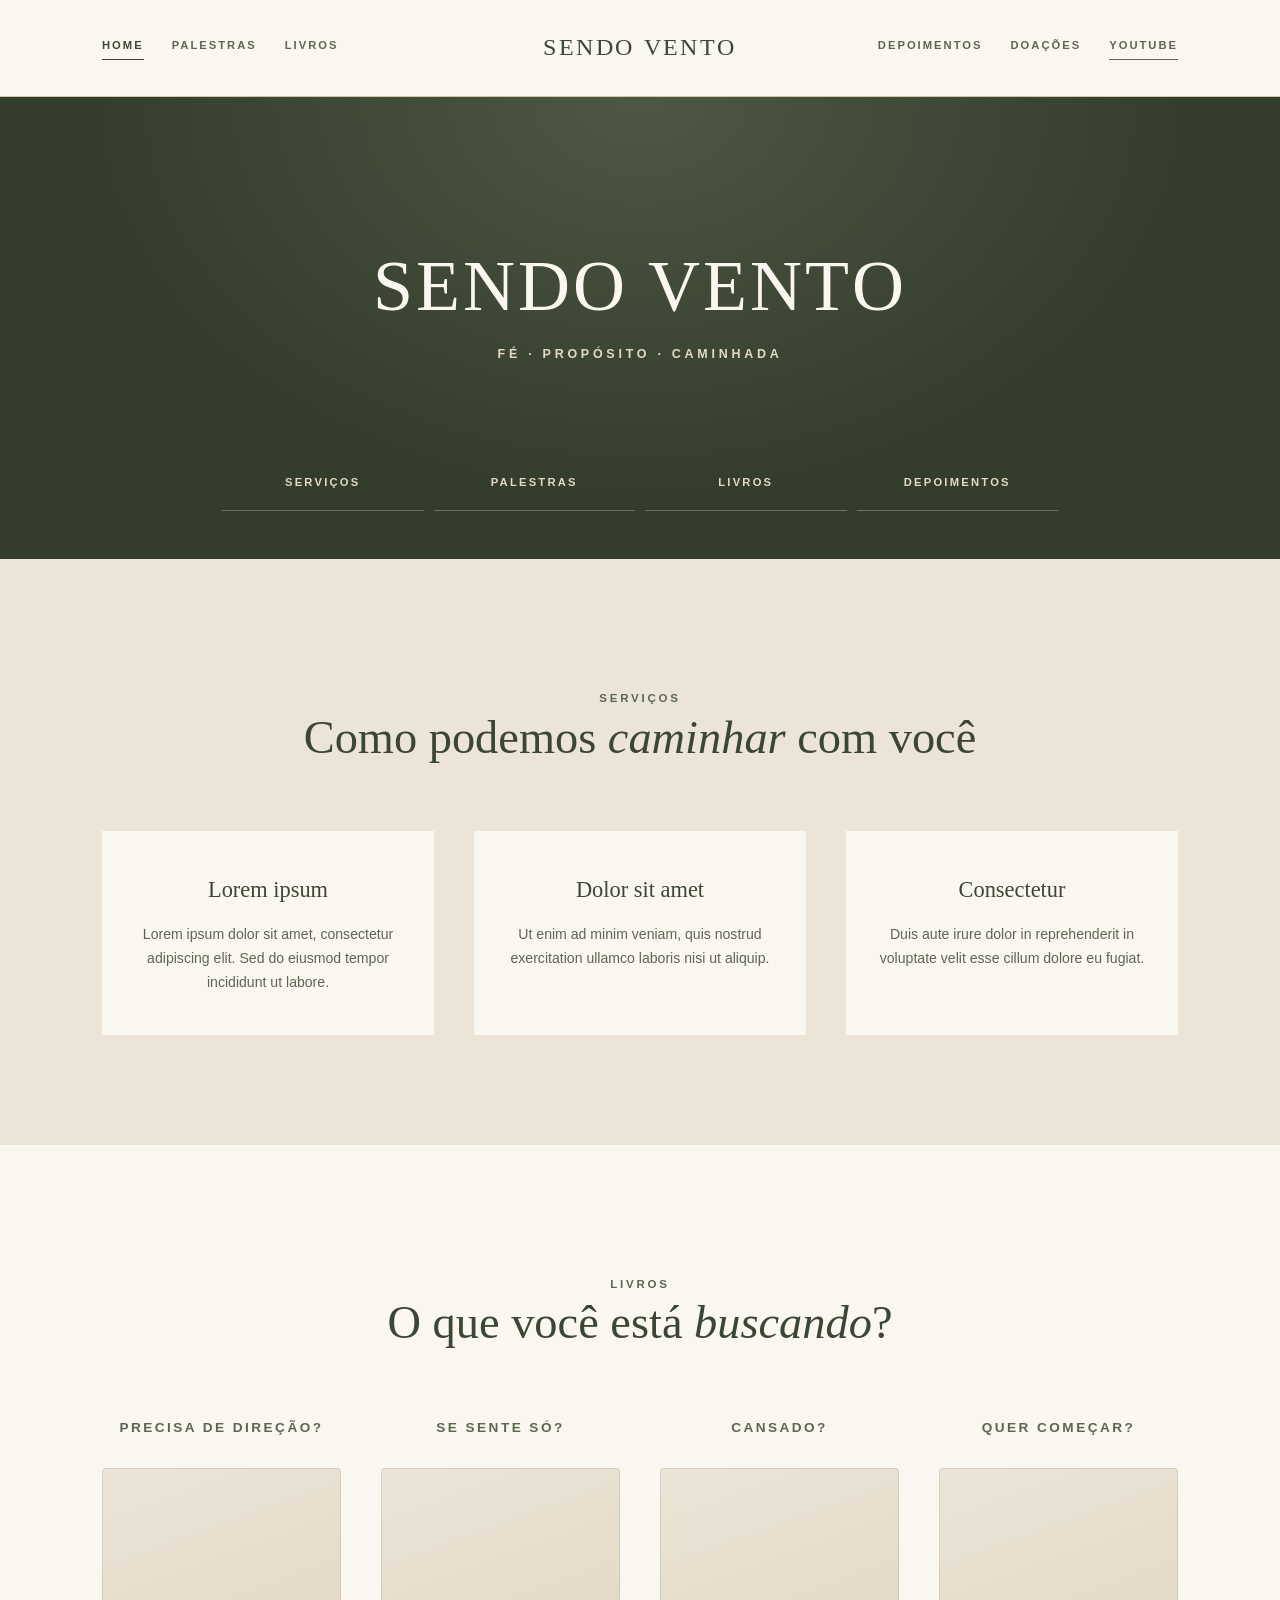
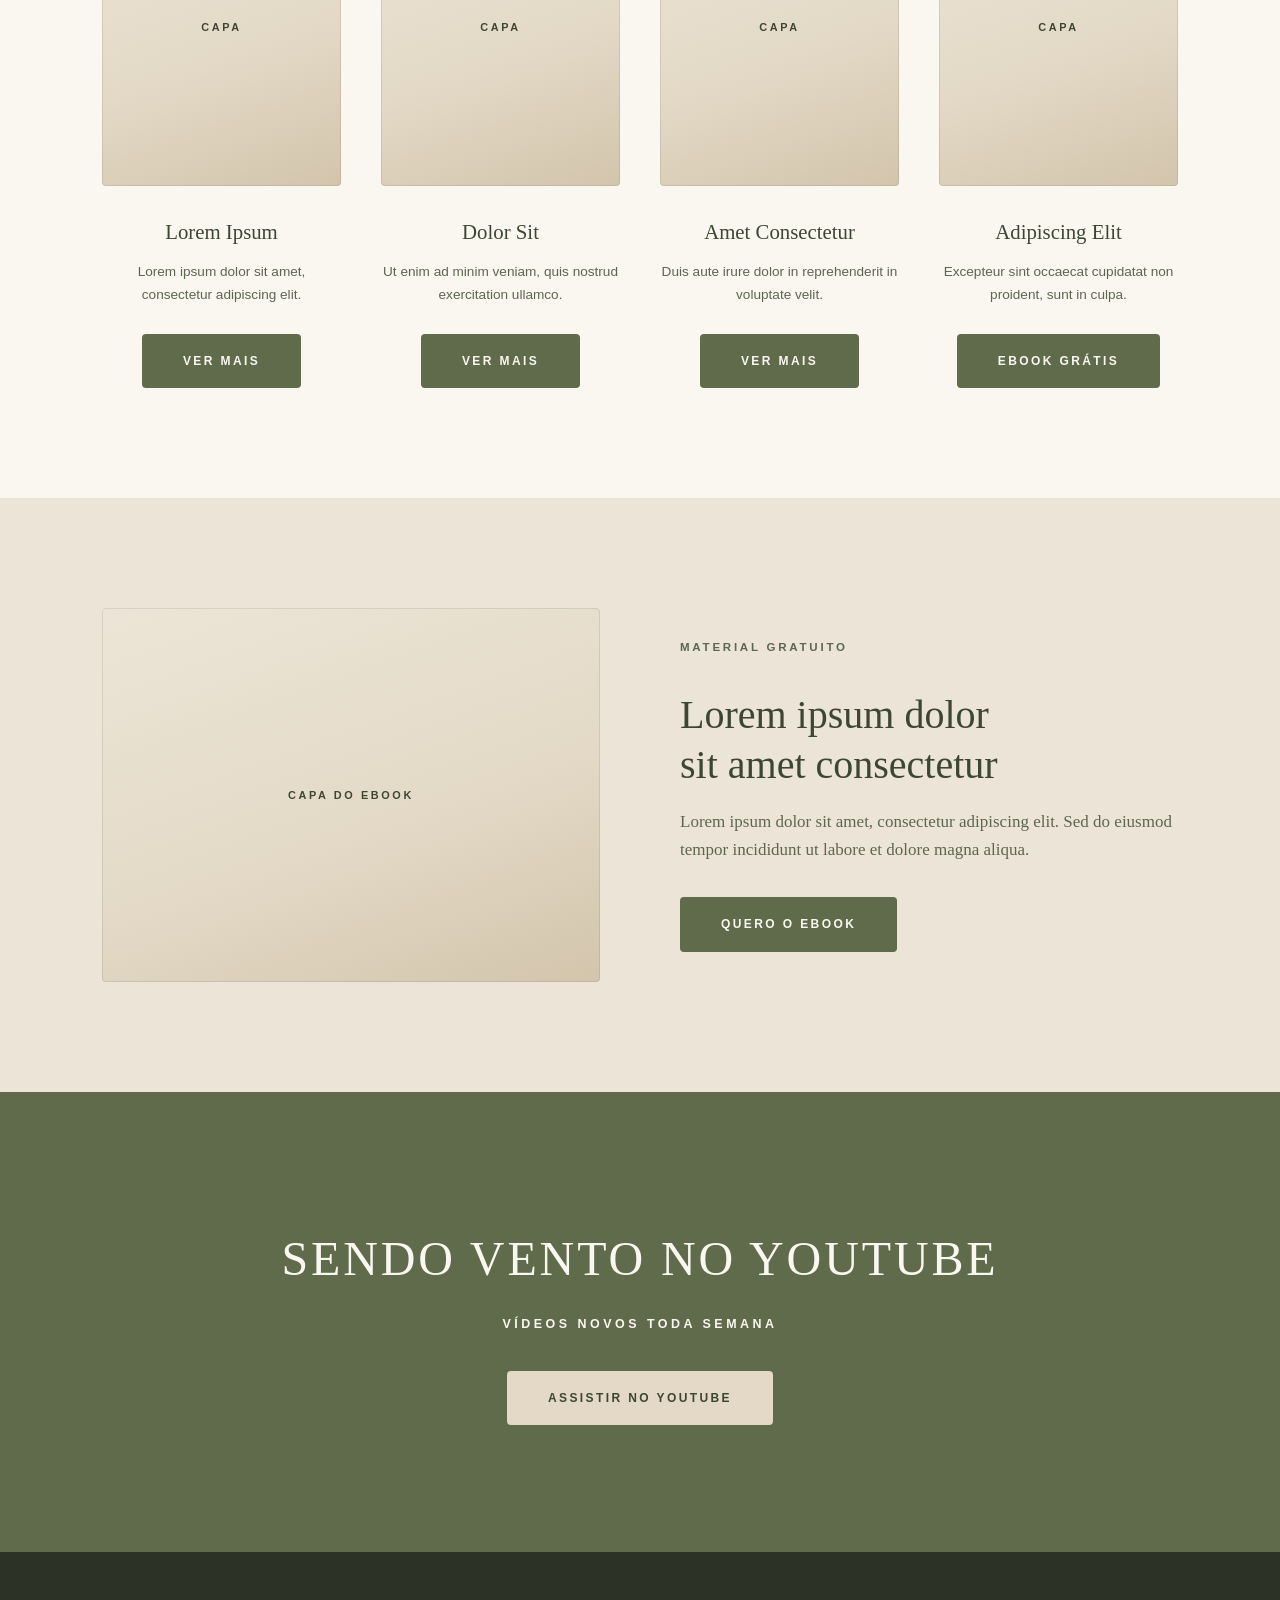
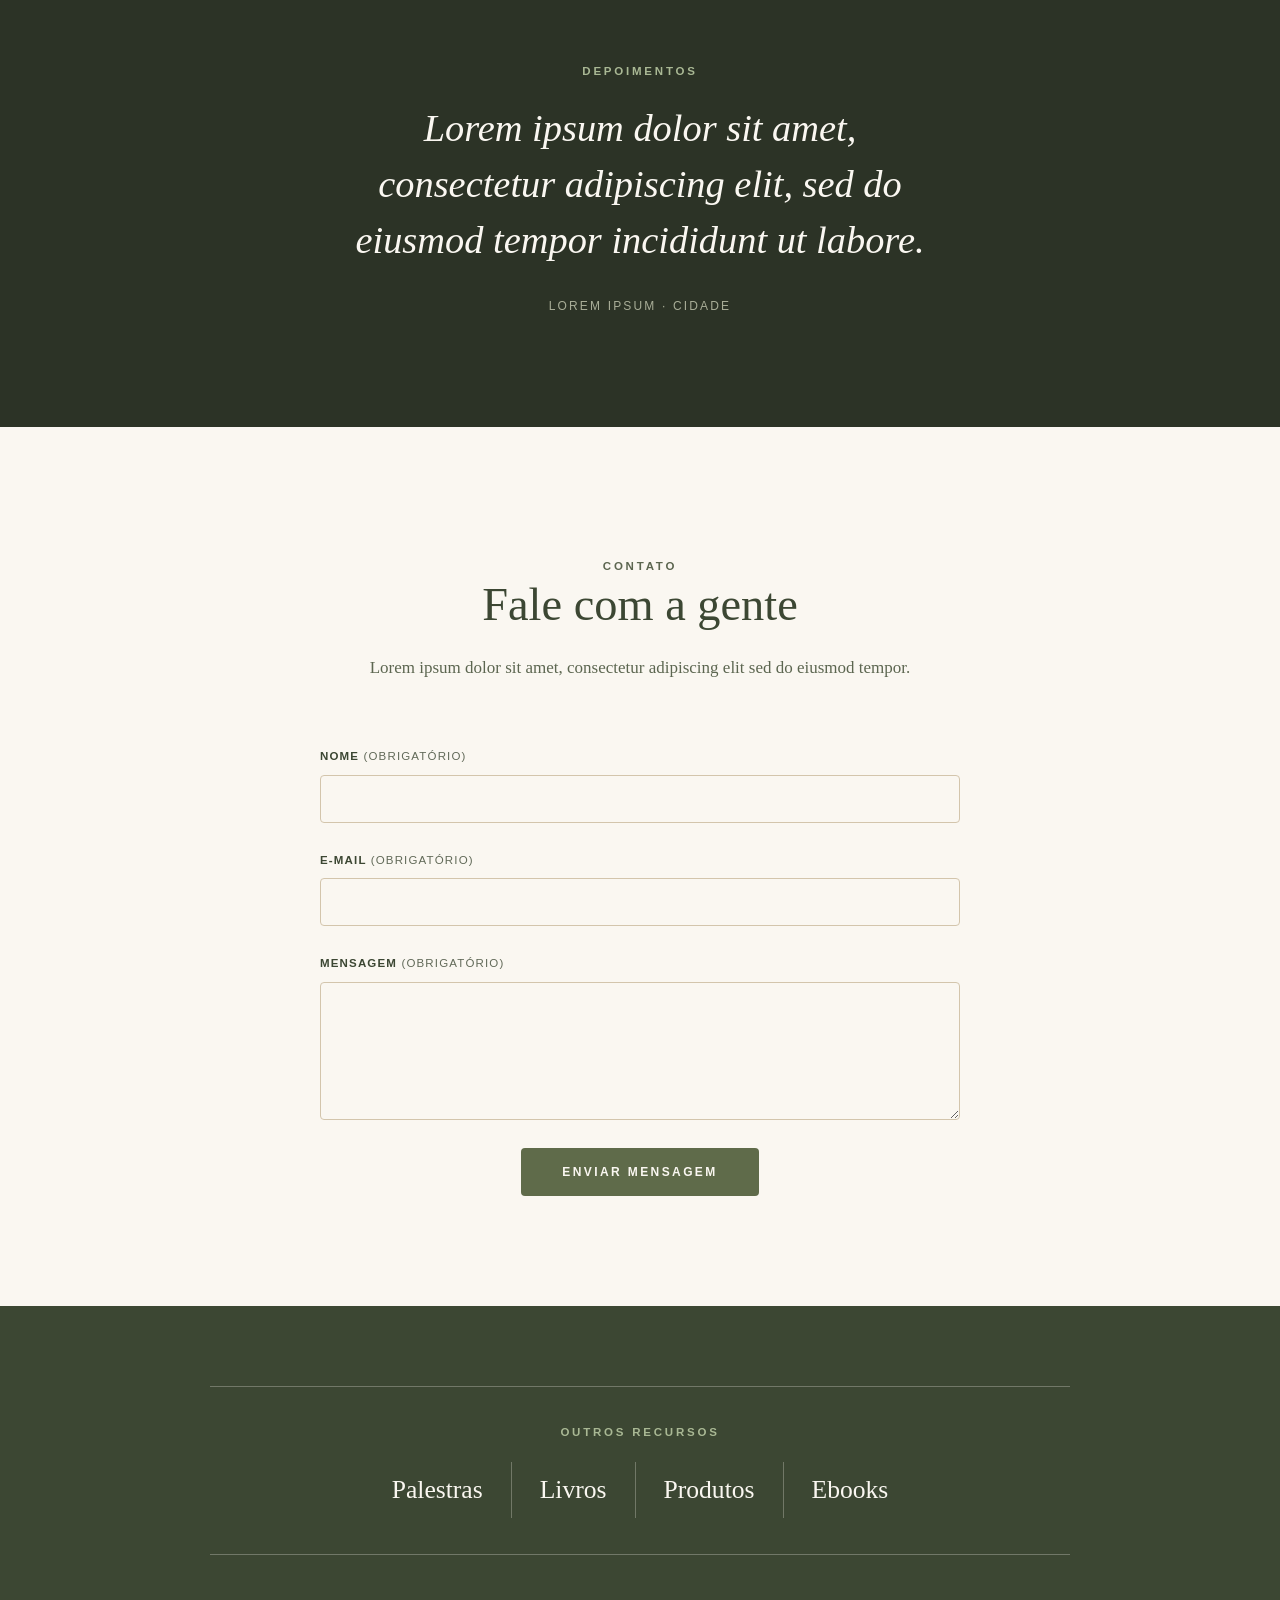
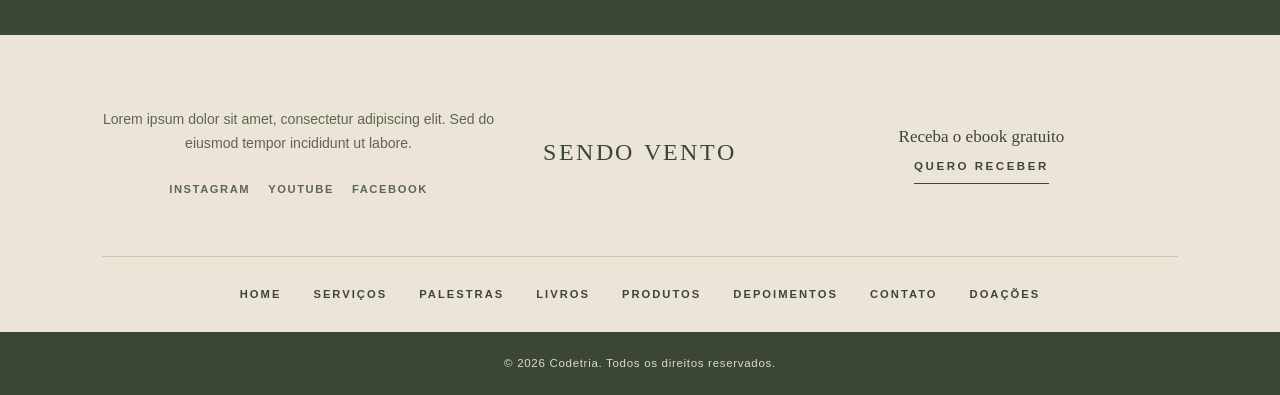
==== index.html @ 0fb995a1 "feat: esboço inicial do site para aprovação Seis páginas estáticas (home, livros, produtos, depoimen" ====
<!DOCTYPE html>
<html lang="pt-BR">
<head>
    <meta charset="UTF-8">
    <meta name="viewport" content="width=device-width, initial-scale=1.0">
    <meta name="description" content="Sendo Vento - fé, propósito e caminhada.">
    <title>Sendo Vento</title>
    <link rel="stylesheet" href="styles.css">
</head>
<body>
    <header class="site-header" id="site-header">
        <div class="container header-inner">
            <div class="header-menus" id="menu-mobile">
                <nav class="header-nav header-nav--esq" aria-label="Menu principal">
                    <a href="#home" class="active">Home</a>
                    <a href="palestras.html">Palestras</a>
                    <a href="livros.html">Livros</a>
                </nav>

                <nav class="header-nav header-nav--dir" aria-label="Menu secundário">
                    <a href="depoimentos.html">Depoimentos</a>
                    <!-- TODO: trocar o # pela URL da plataforma de doações -->
                    <a href="#">Doações</a>
                    <!-- TODO: trocar o # pela URL do canal no YouTube -->
                    <a href="#" class="header-canal" rel="noopener" target="_blank">YouTube</a>
                </nav>
            </div>

            <a class="logo" href="#home" data-vento>Sendo Vento</a>

            <button class="menu-toggle" id="menu-toggle" aria-label="Abrir menu" aria-expanded="false" aria-controls="menu-mobile">
                <span></span>
                <span></span>
                <span></span>
            </button>
        </div>
    </header>

    <main>
        <!-- Hero -->
        <section class="hero" id="home">
            <div class="hero-inner">
                <h1 data-vento>Sendo Vento</h1>
                <p class="hero-sub">Fé &middot; Propósito &middot; Caminhada</p>
            </div>

            <nav class="hero-hub" aria-label="Atalhos">
                <a href="#servicos">Serviços</a>
                <a href="palestras.html">Palestras</a>
                <a href="livros.html">Livros</a>
                <a href="depoimentos.html">Depoimentos</a>
            </nav>
        </section>

        <!-- Serviços -->
        <section class="section section--bege" id="servicos">
            <div class="container">
                <header class="section-head">
                    <p class="eyebrow">Serviços</p>
                    <h2>Como podemos <em>caminhar</em> com você</h2>
                </header>

                <div class="grade grade--3">
                    <article class="card">
                        <h3>Lorem ipsum</h3>
                        <p>Lorem ipsum dolor sit amet, consectetur adipiscing elit. Sed do eiusmod tempor incididunt ut labore.</p>
                    </article>
                    <article class="card">
                        <h3>Dolor sit amet</h3>
                        <p>Ut enim ad minim veniam, quis nostrud exercitation ullamco laboris nisi ut aliquip.</p>
                    </article>
                    <article class="card">
                        <h3>Consectetur</h3>
                        <p>Duis aute irure dolor in reprehenderit in voluptate velit esse cillum dolore eu fugiat.</p>
                    </article>
                </div>
            </div>
        </section>

        <!-- Livros -->
        <section class="section" id="livros">
            <div class="container">
                <header class="section-head">
                    <p class="eyebrow">Livros</p>
                    <h2>O que você está <em>buscando</em>?</h2>
                </header>

                <div class="grade grade--4">
                    <article class="produto">
                        <p class="produto-topo">Precisa de direção?</p>
                        <div class="produto-midia" aria-hidden="true">Capa</div>
                        <h3>Lorem Ipsum</h3>
                        <p>Lorem ipsum dolor sit amet, consectetur adipiscing elit.</p>
                        <a class="btn" href="livros.html">Ver mais</a>
                    </article>
                    <article class="produto">
                        <p class="produto-topo">Se sente só?</p>
                        <div class="produto-midia" aria-hidden="true">Capa</div>
                        <h3>Dolor Sit</h3>
                        <p>Ut enim ad minim veniam, quis nostrud exercitation ullamco.</p>
                        <a class="btn" href="livros.html">Ver mais</a>
                    </article>
                    <article class="produto">
                        <p class="produto-topo">Cansado?</p>
                        <div class="produto-midia" aria-hidden="true">Capa</div>
                        <h3>Amet Consectetur</h3>
                        <p>Duis aute irure dolor in reprehenderit in voluptate velit.</p>
                        <a class="btn" href="livros.html">Ver mais</a>
                    </article>
                    <article class="produto">
                        <p class="produto-topo">Quer começar?</p>
                        <div class="produto-midia" aria-hidden="true">Capa</div>
                        <h3>Adipiscing Elit</h3>
                        <p>Excepteur sint occaecat cupidatat non proident, sunt in culpa.</p>
                        <a class="btn" href="ebooks.html">Ebook grátis</a>
                    </article>
                </div>
            </div>
        </section>

        <!-- Ebook -->
        <section class="section section--bege" id="ebook">
            <div class="container">
                <div class="promo">
                    <div class="promo-midia" aria-hidden="true">Capa do ebook</div>
                    <div>
                        <p class="eyebrow">Material gratuito</p>
                        <h2>Lorem ipsum dolor sit amet consectetur</h2>
                        <p>
                            Lorem ipsum dolor sit amet, consectetur adipiscing elit. Sed do eiusmod
                            tempor incididunt ut labore et dolore magna aliqua.
                        </p>
                        <a class="btn" href="ebooks.html">Quero o ebook</a>
                    </div>
                </div>
            </div>
        </section>

        <!-- Canal no YouTube -->
        <section class="banner-canal">
            <h2>Sendo Vento no YouTube</h2>
            <p>Vídeos novos toda semana</p>
            <!-- TODO: trocar o # pela URL do canal no YouTube -->
            <a class="btn btn--claro" href="#" rel="noopener" target="_blank">Assistir no YouTube</a>
        </section>

        <!-- Depoimentos -->
        <section class="faixa faixa--noite" id="depoimentos">
            <div class="container container--estreito">
                <p class="eyebrow eyebrow--claro">Depoimentos</p>
                <blockquote class="citacao">
                    Lorem ipsum dolor sit amet, consectetur adipiscing elit, sed do eiusmod
                    tempor incididunt ut labore.
                </blockquote>
                <p class="citacao-autor">Lorem Ipsum &middot; Cidade</p>
            </div>
        </section>

        <!-- Contato -->
        <section class="section" id="contato">
            <div class="container">
                <header class="section-head">
                    <p class="eyebrow">Contato</p>
                    <h2>Fale com a gente</h2>
                    <p>Lorem ipsum dolor sit amet, consectetur adipiscing elit sed do eiusmod tempor.</p>
                </header>

                <!-- TODO: definir o destino do envio (Brevo ou e-mail) -->
                <form class="contato-form" action="" method="POST">
                    <div class="campo">
                        <label for="contato-nome">Nome <em>(obrigatório)</em></label>
                        <input type="text" id="contato-nome" name="NOME" autocomplete="name" required>
                    </div>
                    <div class="campo">
                        <label for="contato-email">E-mail <em>(obrigatório)</em></label>
                        <input type="email" id="contato-email" name="EMAIL" autocomplete="email" required>
                    </div>
                    <div class="campo">
                        <label for="contato-mensagem">Mensagem <em>(obrigatório)</em></label>
                        <textarea id="contato-mensagem" name="MENSAGEM" rows="6" required></textarea>
                    </div>
                    <button type="submit" class="btn">Enviar mensagem</button>
                </form>
            </div>
        </section>

        <!-- Recursos -->
        <section class="recursos">
            <div class="recursos-inner">
                <p class="eyebrow eyebrow--claro">Outros recursos</p>
                <nav class="recursos-lista" aria-label="Recursos">
                    <a href="palestras.html">Palestras</a>
                    <a href="livros.html">Livros</a>
                    <a href="produtos.html">Produtos</a>
                    <a href="ebooks.html">Ebooks</a>
                </nav>
            </div>
        </section>
    </main>

    <footer class="site-footer">
        <div class="container">
            <div class="footer-topo">
                <div class="footer-bio">
                    <p>Lorem ipsum dolor sit amet, consectetur adipiscing elit. Sed do eiusmod tempor incididunt ut labore.</p>
                    <div class="footer-redes">
                        <a href="#">Instagram</a>
                        <a href="#">YouTube</a>
                        <a href="#">Facebook</a>
                    </div>
                </div>

                <div class="footer-marca">
                    <a class="logo" href="#home" data-vento>Sendo Vento</a>
                </div>

                <div class="footer-cta">
                    <p>Receba o ebook gratuito</p>
                    <a class="link-regua" href="ebooks.html">Quero receber</a>
                </div>
            </div>

            <nav class="footer-menu" aria-label="Menu do rodapé">
                <a href="#home">Home</a>
                <a href="#servicos">Serviços</a>
                <a href="palestras.html">Palestras</a>
                <a href="livros.html">Livros</a>
                <a href="produtos.html">Produtos</a>
                <a href="depoimentos.html">Depoimentos</a>
                <a href="#contato">Contato</a>
                <!-- TODO: trocar o # pela URL da plataforma de doações -->
                <a href="#">Doações</a>
            </nav>
        </div>

        <div class="footer-base">
            <p>&copy; 2026 Codetria. Todos os direitos reservados.</p>
        </div>
    </footer>

    <script src="script.js"></script>
</body>
</html>
---- styles.css ----
/* ==========================================================================
   Sendo Vento — estilos base

   PALETA (tons de verde e bege, nada saturado)
   Verde claro · verde militar · verde escuro · bege amarronzado · branco

   NÃO USAR: pink, laranja, fúcsia, amarelo chamativo.

   Estrutura e hierarquia inspiradas em jennieallen.com:
   régua fina como divisor, eyebrow uppercase antes de cada título, botões de
   canto reto, cards brancos sobre bege e faixas escuras intercaladas.
   ========================================================================== */

:root {
    /* --- Verdes --- */
    --verde-claro: #a9b894;
    --verde-militar: #5f6b4a;
    --verde-escuro: #3c4733;
    --verde-noite: #2c3326;   /* faixa mais escura, para citações */

    /* --- Beges e neutro --- */
    --bege: #e3d9c6;
    --bege-claro: #ece5d7;
    --bege-escuro: #d3c5ac;
    --branco: #faf7f1;

    /* --- Texto --- */
    --texto: var(--verde-escuro);
    --texto-suave: #5c6650;
    --texto-claro: #d9dbc9;   /* corpo sobre fundo escuro */
    --texto-claro-suave: #a8ad97;

    --header-height: 96px;
    --radius: 4px;
    --transition: 0.25s ease;
    --sombra: 0 4px 20px rgba(60, 71, 51, 0.08);

    /* Filete fino sobre fundo escuro */
    --linha-escura: rgba(250, 247, 241, 0.28);

    /* Trocar por url(...) quando houver foto do hero */
    --hero-imagem: none;

    --serif: "Georgia", "Times New Roman", serif;
    --sans: "Helvetica Neue", Helvetica, Arial, sans-serif;
}

* {
    margin: 0;
    padding: 0;
    box-sizing: border-box;
}

html {
    scroll-behavior: smooth;
    /* compensa o header fixo ao navegar por âncoras */
    scroll-padding-top: var(--header-height);
}

body {
    font-family: var(--serif);
    font-size: 1.0625rem;
    background-color: var(--branco);
    color: var(--texto);
    line-height: 1.7;
    -webkit-font-smoothing: antialiased;
    -moz-osx-font-smoothing: grayscale;
    text-rendering: optimizeLegibility;
}

/* Títulos quebram em linhas equilibradas; parágrafos evitam viúvas e órfãs */
h1,
h2,
h3,
blockquote {
    text-wrap: balance;
}

p {
    text-wrap: pretty;
}

img {
    max-width: 100%;
    display: block;
}

::selection {
    background-color: var(--verde-claro);
    color: var(--verde-noite);
}

/* Foco visível para quem navega por teclado */
:focus-visible {
    outline: 2px solid var(--verde-militar);
    outline-offset: 3px;
}

/* Sobre fundo escuro o anel escuro desapareceria */
.hero :focus-visible,
.faixa :focus-visible,
.banner-canal :focus-visible,
.recursos :focus-visible {
    outline-color: var(--verde-claro);
}

.container {
    width: 100%;
    max-width: 1140px;
    margin: 0 auto;
    padding: 0 32px;
}

.container--estreito {
    max-width: 760px;
}

/* ==========================================================================
   Peças que se repetem
   ========================================================================== */

/* Eyebrow — rótulo uppercase espaçado acima de todo título de seção */
.eyebrow {
    font-family: var(--sans);
    font-size: 0.72rem;
    font-weight: 600;
    letter-spacing: 0.24em;
    text-transform: uppercase;
    color: var(--verde-militar);
    margin-bottom: 20px;
}

.eyebrow--claro {
    color: var(--verde-claro);
}

/* Botão de canto reto, texto uppercase */
.btn {
    display: inline-block;
    padding: 16px 40px;
    border: 1px solid transparent;
    border-radius: var(--radius);
    background-color: var(--verde-militar);
    color: var(--branco);
    font-family: var(--sans);
    font-size: 0.75rem;
    font-weight: 600;
    letter-spacing: 0.2em;
    text-transform: uppercase;
    text-decoration: none;
    cursor: pointer;
    transition: background-color var(--transition), color var(--transition),
        transform var(--transition);
}

.btn:hover {
    background-color: var(--verde-escuro);
    transform: translateY(-1px);
}

.btn:active {
    transform: translateY(0);
}

.btn--largo {
    display: block;
    width: 100%;
    text-align: center;
}

.btn--claro {
    background-color: var(--bege);
    color: var(--verde-escuro);
}

.btn--claro:hover {
    background-color: var(--branco);
}

/* Link de texto com régua embaixo — o CTA secundário da referência */
.link-regua {
    display: inline-block;
    padding-bottom: 6px;
    border-bottom: 1px solid currentColor;
    font-family: var(--sans);
    font-size: 0.72rem;
    font-weight: 600;
    letter-spacing: 0.22em;
    text-transform: uppercase;
    text-decoration: none;
    color: var(--verde-militar);
    transition: opacity var(--transition);
}

.link-regua:hover {
    opacity: 0.6;
}

/* ==========================================================================
   Header — logo centralizado, nav dividida nos dois lados
   ========================================================================== */

.site-header {
    position: sticky;
    top: 0;
    background-color: var(--branco);
    border-bottom: 1px solid var(--bege-escuro);
    z-index: 10;
    transition: box-shadow var(--transition);
}

.site-header.is-scrolled {
    box-shadow: var(--sombra);
}

.header-inner {
    display: grid;
    grid-template-columns: 1fr auto 1fr;
    align-items: center;
    gap: 24px;
    height: var(--header-height);
}

/* No desktop o wrapper se dissolve no grid, deixando as duas navs como
   itens diretos. No mobile ele vira o painel do menu. */
.header-menus {
    display: contents;
}

.header-nav {
    display: flex;
    gap: 28px;
    align-items: center;
}

.header-nav--esq {
    grid-column: 1;
    grid-row: 1;
}

.header-nav--dir {
    grid-column: 3;
    grid-row: 1;
    justify-content: flex-end;
}

.header-nav a {
    position: relative;
    font-family: var(--sans);
    font-size: 0.7rem;
    font-weight: 600;
    letter-spacing: 0.18em;
    text-transform: uppercase;
    white-space: nowrap;
    color: var(--texto-suave);
    text-decoration: none;
    padding-bottom: 4px;
    transition: color var(--transition);
}

/* O sublinhado cresce do centro para as pontas, em vez de aparecer seco */
.header-nav a::after {
    content: "";
    position: absolute;
    left: 0;
    right: 0;
    bottom: 0;
    height: 1px;
    background-color: currentColor;
    transform: scaleX(0);
    transition: transform var(--transition);
}

.header-nav a:hover,
.header-nav a.active {
    color: var(--verde-escuro);
}

.header-nav a:hover::after,
.header-nav a.active::after {
    transform: scaleX(1);
}

/* Link do canal — sublinhado sempre visível, como "JENNIE'S PODCAST" na
   referência. Usa o mesmo ::after dos outros itens, só que já expandido. */
.header-nav a.header-canal::after {
    transform: scaleX(1);
}

.logo {
    grid-column: 2;
    grid-row: 1;
    font-size: 1.5rem;
    line-height: 1.15;
    letter-spacing: 0.1em;
    text-transform: uppercase;
    text-align: center;
    color: var(--verde-escuro);
    text-decoration: none;
}

/* Botão hamburguer (somente mobile) */
.menu-toggle {
    display: none;
    flex-direction: column;
    justify-content: center;
    gap: 5px;
    width: 44px;
    height: 44px;
    background: none;
    border: none;
    cursor: pointer;
}

.menu-toggle span {
    display: block;
    width: 24px;
    height: 2px;
    margin: 0 auto;
    background-color: var(--verde-escuro);
    transition: transform var(--transition), opacity var(--transition);
}

.menu-toggle[aria-expanded="true"] span:nth-child(1) {
    transform: translateY(7px) rotate(45deg);
}

.menu-toggle[aria-expanded="true"] span:nth-child(2) {
    opacity: 0;
}

.menu-toggle[aria-expanded="true"] span:nth-child(3) {
    transform: translateY(-7px) rotate(-45deg);
}

/* ==========================================================================
   Hero — nome grande + hub de categorias com réguas
   ========================================================================== */

.hero {
    position: relative;
    padding: 150px 0 0;
    background-color: var(--verde-escuro);
    background-image: var(--hero-imagem);
    background-size: cover;
    background-position: center;
    text-align: center;
    color: var(--branco);
}

/* Véu sobre a foto, para o texto manter contraste */
.hero::before {
    content: "";
    position: absolute;
    inset: 0;
    background-color: rgba(44, 51, 38, 0.5);
}

/* Brilho de verde claro descendo do topo — tira o aspecto de bloco chapado */
.hero::after {
    content: "";
    position: absolute;
    inset: 0;
    background-image: radial-gradient(
        ellipse at 50% 0%,
        rgba(169, 184, 148, 0.22),
        rgba(169, 184, 148, 0) 62%
    );
    pointer-events: none;
}

.hero-inner {
    position: relative;
    z-index: 1;
    max-width: 780px;
    margin: 0 auto;
    padding: 0 32px 90px;
}

.hero h1 {
    font-size: clamp(2.5rem, 7vw, 4.5rem);
    font-weight: 400;
    line-height: 1.1;
    letter-spacing: 0.04em;
    text-transform: uppercase;
    margin-bottom: 18px;
}

.hero-sub {
    font-family: var(--sans);
    font-size: 0.78rem;
    font-weight: 600;
    letter-spacing: 0.3em;
    text-transform: uppercase;
    color: var(--bege);
}

/* Hub de categorias — a faixa de links com régua na base do hero */
.hero-hub {
    position: relative;
    z-index: 1;
    display: flex;
    gap: 10px;
    max-width: 900px;
    margin: 0 auto;
    padding: 0 32px 48px;
}

.hero-hub a {
    flex: 1;
    padding: 18px 8px;
    border-bottom: 1px solid var(--linha-escura);
    font-family: var(--sans);
    font-size: 0.7rem;
    font-weight: 600;
    letter-spacing: 0.2em;
    text-transform: uppercase;
    text-align: center;
    color: var(--bege);
    text-decoration: none;
    transition: color var(--transition), border-color var(--transition);
}

.hero-hub a:hover {
    color: var(--branco);
    border-bottom-color: var(--branco);
}

/* ==========================================================================
   Faixas escuras
   ========================================================================== */

.faixa {
    padding: 110px 0;
    text-align: center;
    background-color: var(--verde-escuro);
    color: var(--texto-claro);
}

.faixa--noite {
    background-color: var(--verde-noite);
}

.faixa h2 {
    font-size: clamp(1.75rem, 4vw, 2.75rem);
    font-weight: 400;
    line-height: 1.35;
    color: var(--branco);
}

/* Citação / depoimento */
.citacao {
    font-size: clamp(1.5rem, 3.4vw, 2.4rem);
    font-weight: 400;
    font-style: italic;
    line-height: 1.45;
    color: var(--branco);
    margin-bottom: 28px;
}

.citacao-autor {
    font-family: var(--sans);
    font-size: 0.75rem;
    letter-spacing: 0.18em;
    text-transform: uppercase;
    color: var(--texto-claro-suave);
}

/* ==========================================================================
   Seções claras
   ========================================================================== */

.section {
    padding: 110px 0;
}

.section--bege {
    background-color: var(--bege-claro);
}

.section-head {
    text-align: center;
    margin-bottom: 64px;
}

.section-head h1,
.section-head h2 {
    font-size: clamp(1.9rem, 4.2vw, 2.9rem);
    font-weight: 400;
    line-height: 1.25;
    color: var(--verde-escuro);
}

.section-head h1 em,
.section-head h2 em {
    font-style: italic;
}

.section-head p {
    max-width: 620px;
    margin: 20px auto 0;
    color: var(--texto-suave);
}

/* Grade genérica */
.grade {
    display: grid;
    gap: 40px;
}

.grade--3 {
    grid-template-columns: repeat(3, 1fr);
}

.grade--4 {
    grid-template-columns: repeat(4, 1fr);
}

/* Card branco sobre fundo bege — sem borda, como na referência. A sombra
   só aparece no hover, como resposta ao ponteiro. */
.card {
    display: flex;
    flex-direction: column;
    background-color: var(--branco);
    padding: 40px 32px;
    text-align: center;
    transition: box-shadow var(--transition);
}

.card:hover {
    box-shadow: var(--sombra);
}

.card h3 {
    font-size: 1.4rem;
    font-weight: 400;
    color: var(--verde-escuro);
    margin-bottom: 14px;
}

.card p {
    font-family: var(--sans);
    font-size: 0.88rem;
    line-height: 1.7;
    color: var(--texto-suave);
}

/* Depoimento em card claro — citação + autor */
.depoimento {
    display: flex;
    flex-direction: column;
    background-color: var(--branco);
    padding: 40px 32px;
    text-align: left;
    transition: box-shadow var(--transition);
}

.depoimento:hover {
    box-shadow: var(--sombra);
}

.depoimento blockquote {
    font-size: 1.1rem;
    font-weight: 400;
    font-style: italic;
    line-height: 1.7;
    color: var(--verde-escuro);
    margin-bottom: 24px;
}

.depoimento-autor {
    margin-top: auto;
    font-family: var(--sans);
    font-size: 0.72rem;
    letter-spacing: 0.18em;
    text-transform: uppercase;
    color: var(--texto-suave);
}

/* Card de produto — pergunta → imagem → botão */
.produto {
    display: flex;
    flex-direction: column;
    align-items: center;
    text-align: center;
}

.produto-topo {
    font-family: var(--sans);
    font-size: 0.75rem;
    font-weight: 600;
    letter-spacing: 0.18em;
    text-transform: uppercase;
    color: var(--verde-escuro);
    margin-bottom: 24px;
}

.produto-midia {
    display: flex;
    align-items: center;
    justify-content: center;
    width: 100%;
    aspect-ratio: 3 / 4;
    margin-bottom: 28px;
    background-color: var(--bege);
    border-radius: var(--radius);
    color: var(--texto-suave);
    font-family: var(--sans);
    font-size: 0.7rem;
    letter-spacing: 0.2em;
    text-transform: uppercase;
}

.produto h3 {
    font-size: 1.3rem;
    font-weight: 400;
    color: var(--verde-escuro);
    margin-bottom: 10px;
}

.produto p {
    font-family: var(--sans);
    font-size: 0.85rem;
    line-height: 1.7;
    color: var(--texto-suave);
    margin-bottom: 28px;
}

.produto .btn {
    margin-top: auto;
}

/* ==========================================================================
   Bloco de captura / promoção do ebook
   ========================================================================== */

.promo {
    display: grid;
    grid-template-columns: 1fr 1fr;
    gap: 80px;
    align-items: center;
}

.promo-midia {
    display: flex;
    flex-direction: column;
    align-items: center;
    justify-content: center;
    gap: 12px;
    aspect-ratio: 4 / 3;
    padding: 24px;
    background-color: var(--bege);
    border-radius: var(--radius);
    color: var(--texto-suave);
    font-family: var(--sans);
    font-size: 0.7rem;
    letter-spacing: 0.2em;
    text-transform: uppercase;
}

.promo h2 {
    font-size: clamp(1.75rem, 3.6vw, 2.5rem);
    font-weight: 400;
    line-height: 1.25;
    color: var(--verde-escuro);
    margin-bottom: 18px;
}

.promo p {
    color: var(--texto-suave);
    margin-bottom: 32px;
}

/* ==========================================================================
   Banner de vídeo / canal
   ========================================================================== */

.banner-canal {
    position: relative;
    display: flex;
    flex-direction: column;
    align-items: center;
    justify-content: center;
    min-height: 460px;
    padding: 90px 32px;
    background-color: var(--verde-militar);
    text-align: center;
    color: var(--branco);
}

.banner-canal h2 {
    font-size: clamp(1.75rem, 4.5vw, 3rem);
    font-weight: 400;
    letter-spacing: 0.06em;
    text-transform: uppercase;
    margin-bottom: 14px;
}

.banner-canal p {
    font-family: var(--sans);
    font-size: 0.78rem;
    font-weight: 600;
    letter-spacing: 0.28em;
    text-transform: uppercase;
    color: var(--branco);
    margin-bottom: 36px;
}

/* ==========================================================================
   Faixa de recursos — links serif separados por barra
   ========================================================================== */

.recursos {
    padding: 80px 0;
    background-color: var(--verde-escuro);
    text-align: center;
}

/* As duas réguas que emolduram o bloco, como na referência */
.recursos-inner {
    max-width: 860px;
    margin: 0 auto;
    padding: 36px 32px;
    border-top: 1px solid var(--linha-escura);
    border-bottom: 1px solid var(--linha-escura);
}

.recursos-lista {
    display: flex;
    flex-wrap: wrap;
    justify-content: center;
    align-items: center;
}

.recursos-lista a {
    padding: 6px 28px;
    border-right: 1px solid var(--linha-escura);
    font-size: clamp(1.1rem, 2.4vw, 1.6rem);
    color: var(--branco);
    text-decoration: none;
    transition: color var(--transition);
}

.recursos-lista a:last-child {
    border-right: none;
}

.recursos-lista a:hover {
    color: var(--verde-claro);
}

/* ==========================================================================
   Formulários
   ========================================================================== */

.campo {
    display: flex;
    flex-direction: column;
    gap: 8px;
    text-align: left;
}

/* Rótulo em versalete, igual em todos os formulários do site */
.campo label {
    font-family: var(--sans);
    font-size: 0.72rem;
    font-weight: 600;
    letter-spacing: 0.1em;
    text-transform: uppercase;
    color: inherit;
}

.campo label em {
    font-weight: 400;
    font-style: normal;
    opacity: 0.8;
}

.campo input,
.campo textarea {
    font-family: var(--sans);
    font-size: 1rem;
    color: var(--verde-escuro);
    background-color: var(--branco);
    border: 1px solid var(--bege-escuro);
    border-radius: var(--radius);
    padding: 14px 16px;
    transition: border-color var(--transition), box-shadow var(--transition);
}

.campo input::placeholder,
.campo textarea::placeholder {
    color: var(--texto-suave);
}

/* Anel de foco próprio: o contorno global brigaria com a borda do campo */
.campo input:focus,
.campo textarea:focus {
    outline: none;
    border-color: var(--verde-militar);
    box-shadow: 0 0 0 3px rgba(169, 184, 148, 0.32);
}

.campo input:focus-visible,
.campo textarea:focus-visible {
    outline: none;
}

.consentimento {
    display: flex;
    gap: 12px;
    align-items: flex-start;
    text-align: left;
    font-family: var(--sans);
    font-size: 0.82rem;
    line-height: 1.55;
    color: var(--texto);
    cursor: pointer;
}

.consentimento input {
    flex-shrink: 0;
    margin-top: 4px;
    accent-color: var(--verde-claro);
}

/* Seção de contato — escura, com o formulário alinhado à esquerda */
.contato-form {
    display: flex;
    flex-direction: column;
    gap: 28px;
    max-width: 640px;
    margin: 0 auto;
}

.contato-form .btn {
    align-self: center;
}

/* Linha de campos lado a lado — nome e sobrenome, por exemplo */
.form-duplo {
    display: grid;
    grid-template-columns: 1fr 1fr;
    gap: 28px;
}

/* Formulário de palestras — mais campos, então um pouco mais largo */
.palestras-form {
    max-width: 760px;
}

/* ==========================================================================
   Página de ebook
   ========================================================================== */

.ebook {
    display: grid;
    grid-template-columns: 300px 1fr;
    gap: 64px;
    align-items: center;
    margin-bottom: 96px;
}

/* Capa provisória — trocar por <img> quando existir a arte final.
   Montada como capa de livro: tarja no topo, título no meio, autor na base,
   e a lombada marcada por um filete à esquerda. */
.ebook-cover {
    position: relative;
    display: flex;
    flex-direction: column;
    align-items: center;
    justify-content: space-between;
    gap: 12px;
    aspect-ratio: 3 / 4;
    padding: 40px 28px 34px 40px;
    border-radius: var(--radius);
    text-align: center;
}

/* Lombada */
.ebook-cover::before {
    content: "";
    position: absolute;
    top: 0;
    bottom: 0;
    left: 16px;
    width: 1px;
    background-color: rgba(60, 71, 51, 0.14);
}

.ebook-cover-tag,
.ebook-cover-label {
    font-family: var(--sans);
    font-size: 0.68rem;
    font-weight: 600;
    letter-spacing: 0.22em;
    text-transform: uppercase;
    color: var(--verde-escuro);
}

.ebook-cover-title {
    font-size: 1.5rem;
    letter-spacing: 0.08em;
    text-transform: uppercase;
    color: var(--verde-escuro);
}

/* ==========================================================================
   Mídias provisórias — capas e imagens ainda sem arte final

   Um tratamento só para as três: degradê curto de bege, filete interno no
   lugar da borda e rótulo em versalete escuro. Assim os espaços reservados
   parecem intencionais em vez de caixas vazias.

   Fica depois das regras individuais de propósito: com a mesma
   especificidade, é esta que vence.
   ========================================================================== */

.produto-midia,
.promo-midia,
.ebook-cover {
    background-color: var(--bege-claro);
    background-image: linear-gradient(
        160deg,
        var(--bege-claro) 0%,
        var(--bege) 58%,
        var(--bege-escuro) 100%
    );
    border: none;
    box-shadow: inset 0 0 0 1px rgba(60, 71, 51, 0.12);
    color: var(--verde-escuro);
}

/* Rótulo escrito dentro do espaço reservado */
.produto-midia,
.promo-midia {
    font-family: var(--sans);
    font-size: 0.68rem;
    font-weight: 600;
    letter-spacing: 0.24em;
    text-transform: uppercase;
}

.ebook-content h1 {
    font-size: clamp(1.75rem, 3.5vw, 2.5rem);
    font-weight: 400;
    line-height: 1.25;
    color: var(--verde-escuro);
    margin-bottom: 20px;
}

.ebook-text {
    color: var(--texto-suave);
    margin-bottom: 28px;
}

.ebook-lista {
    list-style: none;
    display: flex;
    flex-direction: column;
    gap: 12px;
}

.ebook-lista li {
    position: relative;
    padding-left: 26px;
    color: var(--texto-suave);
}

.ebook-lista li::before {
    content: "";
    position: absolute;
    left: 0;
    top: 0.7em;
    width: 7px;
    height: 7px;
    border-radius: 50%;
    background-color: var(--verde-claro);
    border: 1px solid var(--verde-militar);
}

.ebook-form-wrap {
    max-width: 560px;
    margin: 0 auto;
    padding: 48px 40px;
    background-color: var(--bege);
    border-radius: var(--radius);
}

.ebook-form-wrap h2 {
    font-size: 1.5rem;
    font-weight: 400;
    color: var(--verde-escuro);
    margin-bottom: 8px;
    text-align: center;
}

.ebook-form-wrap > p {
    font-size: 0.95rem;
    color: var(--texto-suave);
    margin-bottom: 32px;
    text-align: center;
}

.ebook-form {
    display: flex;
    flex-direction: column;
    gap: 20px;
}

/* ==========================================================================
   Nome ao vento
   Quatro pontos cardeais da elipse (topo → direita → base → esquerda) com
   timing linear: a letra orbita a curva em velocidade constante. A leve
   rotação acompanha o movimento, como se a letra fosse inclinada pela brisa.
   As amplitudes estão em `em` para escalarem junto com o font-size.
   ========================================================================== */

@keyframes vento-elipse {
    0%,
    100% {
        transform: translate(0, -0.06em) rotate(-0.5deg);
    }
    25% {
        transform: translate(0.12em, 0) rotate(0deg);
    }
    50% {
        transform: translate(0, 0.06em) rotate(0.5deg);
    }
    75% {
        transform: translate(-0.12em, 0) rotate(0deg);
    }
}

.letra {
    /* inline-block é obrigatório: transform não se aplica a inline */
    display: inline-block;
    animation: vento-elipse 7s linear infinite;
    /* delay negativo: cada letra já começa em um ponto diferente da elipse,
       criando a onda que atravessa a palavra */
    animation-delay: calc(var(--i, 0) * -0.16s);
    will-change: transform;
}

/* ==========================================================================
   Rodapé
   ========================================================================== */

/* Bege claro em vez do bege cheio: o rodapé fica mais leve e o texto
   secundário ganha contraste suficiente sobre ele. */
.site-footer {
    background-color: var(--bege-claro);
    color: var(--verde-escuro);
}

.footer-topo {
    display: grid;
    grid-template-columns: 1fr auto 1fr;
    gap: 48px;
    align-items: center;
    padding: 72px 0 56px;
}

.footer-bio {
    font-family: var(--sans);
    font-size: 0.88rem;
    line-height: 1.75;
    color: var(--texto-suave);
    text-align: center;
}

.footer-redes {
    display: flex;
    justify-content: center;
    gap: 18px;
    margin-top: 24px;
}

.footer-redes a {
    font-family: var(--sans);
    font-size: 0.7rem;
    font-weight: 600;
    letter-spacing: 0.14em;
    text-transform: uppercase;
    color: var(--texto-suave);
    text-decoration: none;
    transition: color var(--transition);
}

.footer-redes a:hover {
    color: var(--verde-escuro);
}

.footer-marca {
    text-align: center;
}

.footer-marca .logo {
    display: block;
}

.footer-cta {
    text-align: center;
}

.footer-cta .link-regua {
    color: var(--verde-escuro);
}

.footer-menu {
    display: flex;
    flex-wrap: wrap;
    justify-content: center;
    gap: 32px;
    padding: 28px 0;
    border-top: 1px solid var(--bege-escuro);
}

.footer-menu a {
    font-family: var(--sans);
    font-size: 0.7rem;
    font-weight: 600;
    letter-spacing: 0.18em;
    text-transform: uppercase;
    color: var(--verde-escuro);
    text-decoration: none;
    transition: color var(--transition);
}

.footer-menu a:hover {
    color: var(--verde-militar);
}

.footer-base {
    padding: 22px 0;
    background-color: var(--verde-escuro);
    text-align: center;
}

.footer-base p {
    font-family: var(--sans);
    font-size: 0.72rem;
    letter-spacing: 0.06em;
    color: var(--texto-claro);
}

.footer-base a {
    color: var(--texto-claro);
}

/* ==========================================================================
   Responsivo
   ========================================================================== */

@media (max-width: 1080px) {
    .grade--4 {
        grid-template-columns: repeat(2, 1fr);
    }
}

@media (max-width: 900px) {
    .grade--3 {
        grid-template-columns: repeat(2, 1fr);
    }

    .promo {
        grid-template-columns: 1fr;
        gap: 40px;
    }

    .ebook {
        grid-template-columns: 1fr;
        gap: 40px;
        margin-bottom: 72px;
    }

    .ebook-cover {
        max-width: 260px;
        margin: 0 auto;
    }

    .footer-topo {
        grid-template-columns: 1fr;
        gap: 40px;
    }
}

/* O header vira menu hamburguer cedo: são seis itens em volta do logo, e
   abaixo de ~920px eles não cabem sem colidir com o nome centralizado. */
@media (max-width: 920px) {
    :root {
        --header-height: 72px;
    }
    .header-inner {
        display: flex;
        align-items: center;
        justify-content: space-between;
        gap: 16px;
    }

    .menu-toggle {
        display: flex;
    }

    .logo {
        font-size: 1.2rem;
        text-align: left;
    }

    /* O wrapper volta a existir e vira o painel do menu. Fica posicionado
       contra o .site-header (sticky), então cobre a largura toda. */
    .header-menus {
        display: block;
        position: absolute;
        top: var(--header-height);
        left: 0;
        right: 0;
        background-color: var(--branco);
        border-bottom: 1px solid var(--bege-escuro);
        /* fechado por padrão */
        max-height: 0;
        overflow: hidden;
        transition: max-height var(--transition);
    }

    .header-menus.is-open {
        max-height: 620px;
    }

    .header-menus .header-nav {
        flex-direction: column;
        align-items: stretch;
        gap: 0;
    }

    .header-menus .header-nav a {
        padding: 18px 32px;
        border-bottom: 1px solid var(--bege);
    }

    .hero {
        padding-top: 100px;
    }

    .hero-inner {
        padding-bottom: 64px;
    }

    .hero-hub {
        flex-wrap: wrap;
        gap: 0;
        padding-bottom: 32px;
    }

    .hero-hub a {
        flex: 1 1 50%;
    }

    .faixa,
    .section {
        padding: 80px 0;
    }

    .recursos {
        padding: 64px 0;
    }

    .recursos-lista {
        flex-direction: column;
    }

    .recursos-lista a {
        border-right: none;
        border-bottom: 1px solid var(--linha-escura);
    }

    .recursos-lista a:last-child {
        border-bottom: none;
    }

    .section-head {
        margin-bottom: 48px;
    }

    .ebook-form-wrap {
        padding: 32px 24px;
    }

    .container {
        padding: 0 24px;
    }
}

@media (max-width: 600px) {
    .grade--3,
    .grade--4 {
        grid-template-columns: 1fr;
    }

    .form-duplo {
        grid-template-columns: 1fr;
        gap: 20px;
    }

    .hero-hub a {
        flex: 1 1 100%;
    }
}

@media (prefers-reduced-motion: reduce) {
    .letra {
        animation: none;
    }

    html {
        scroll-behavior: auto;
    }

    .btn:hover,
    .btn:active {
        transform: none;
    }

    .header-nav a::after,
    .card,
    .depoimento {
        transition: none;
    }
}
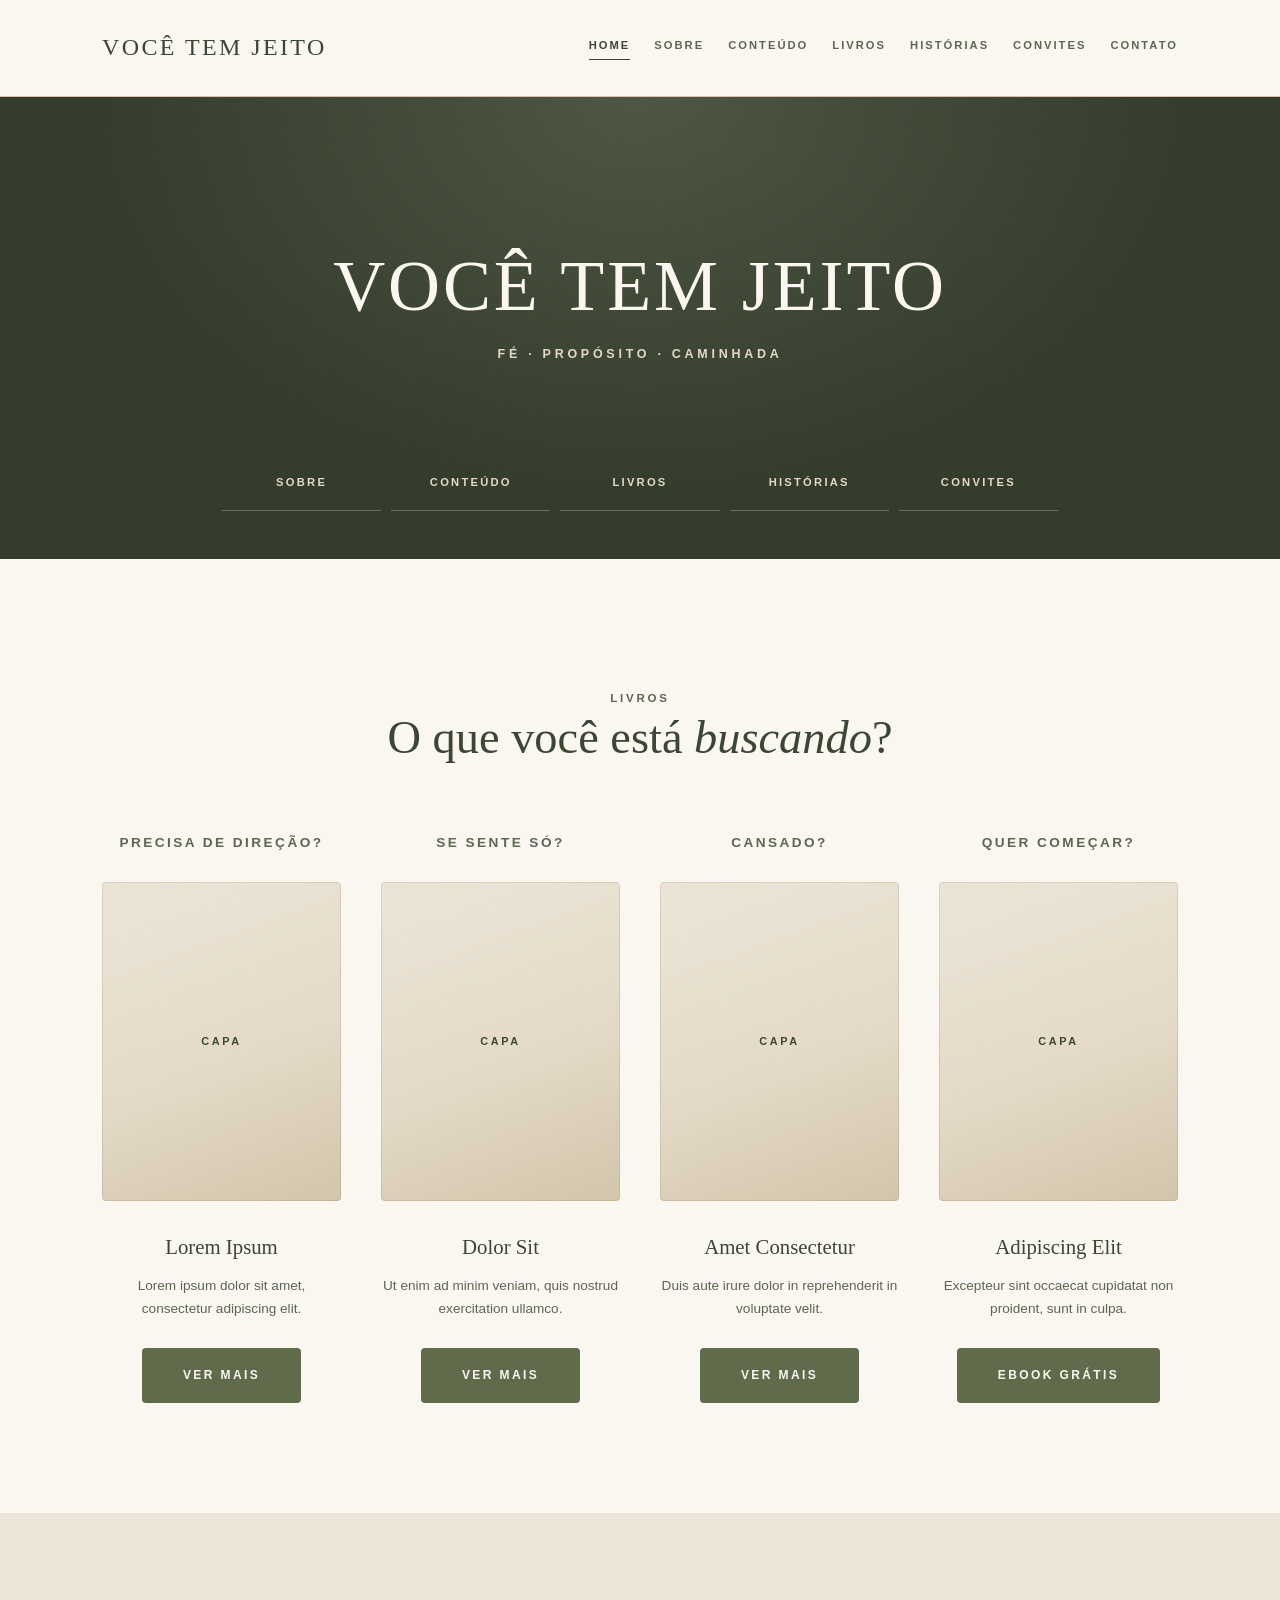
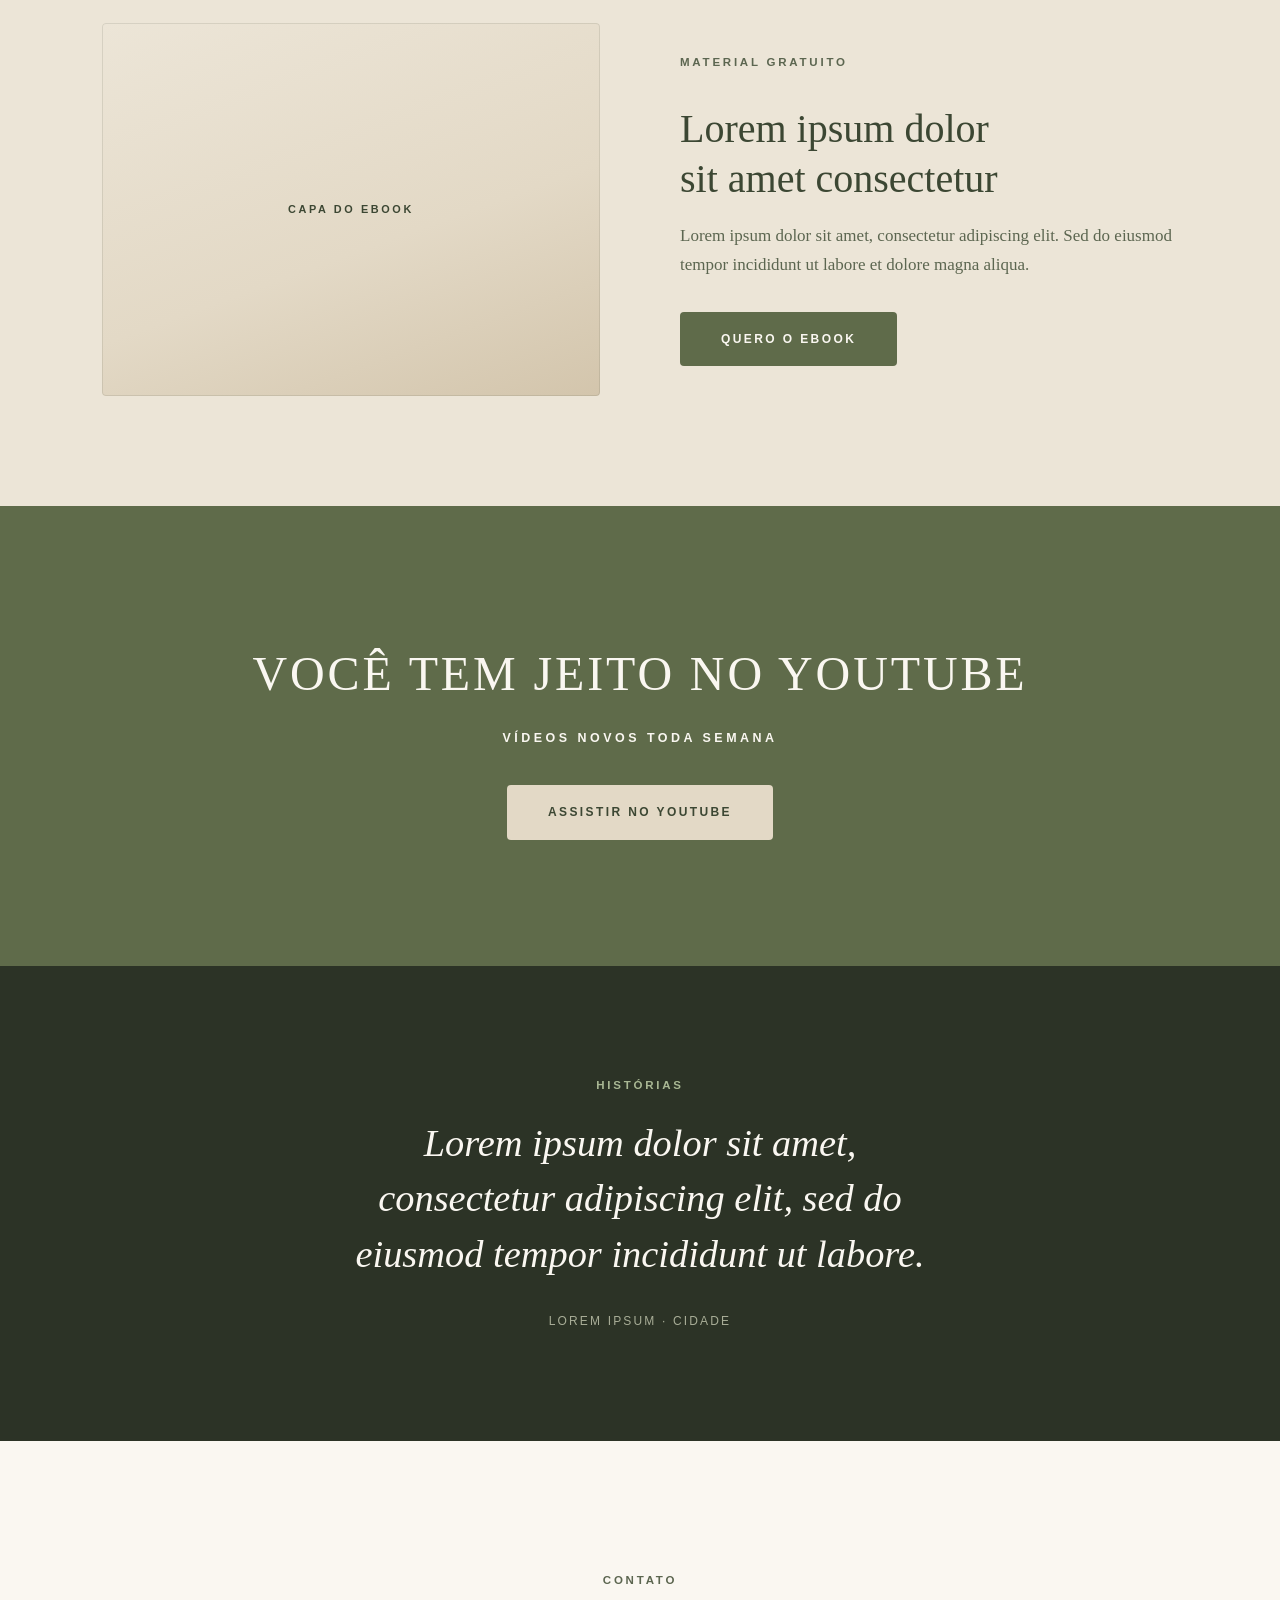
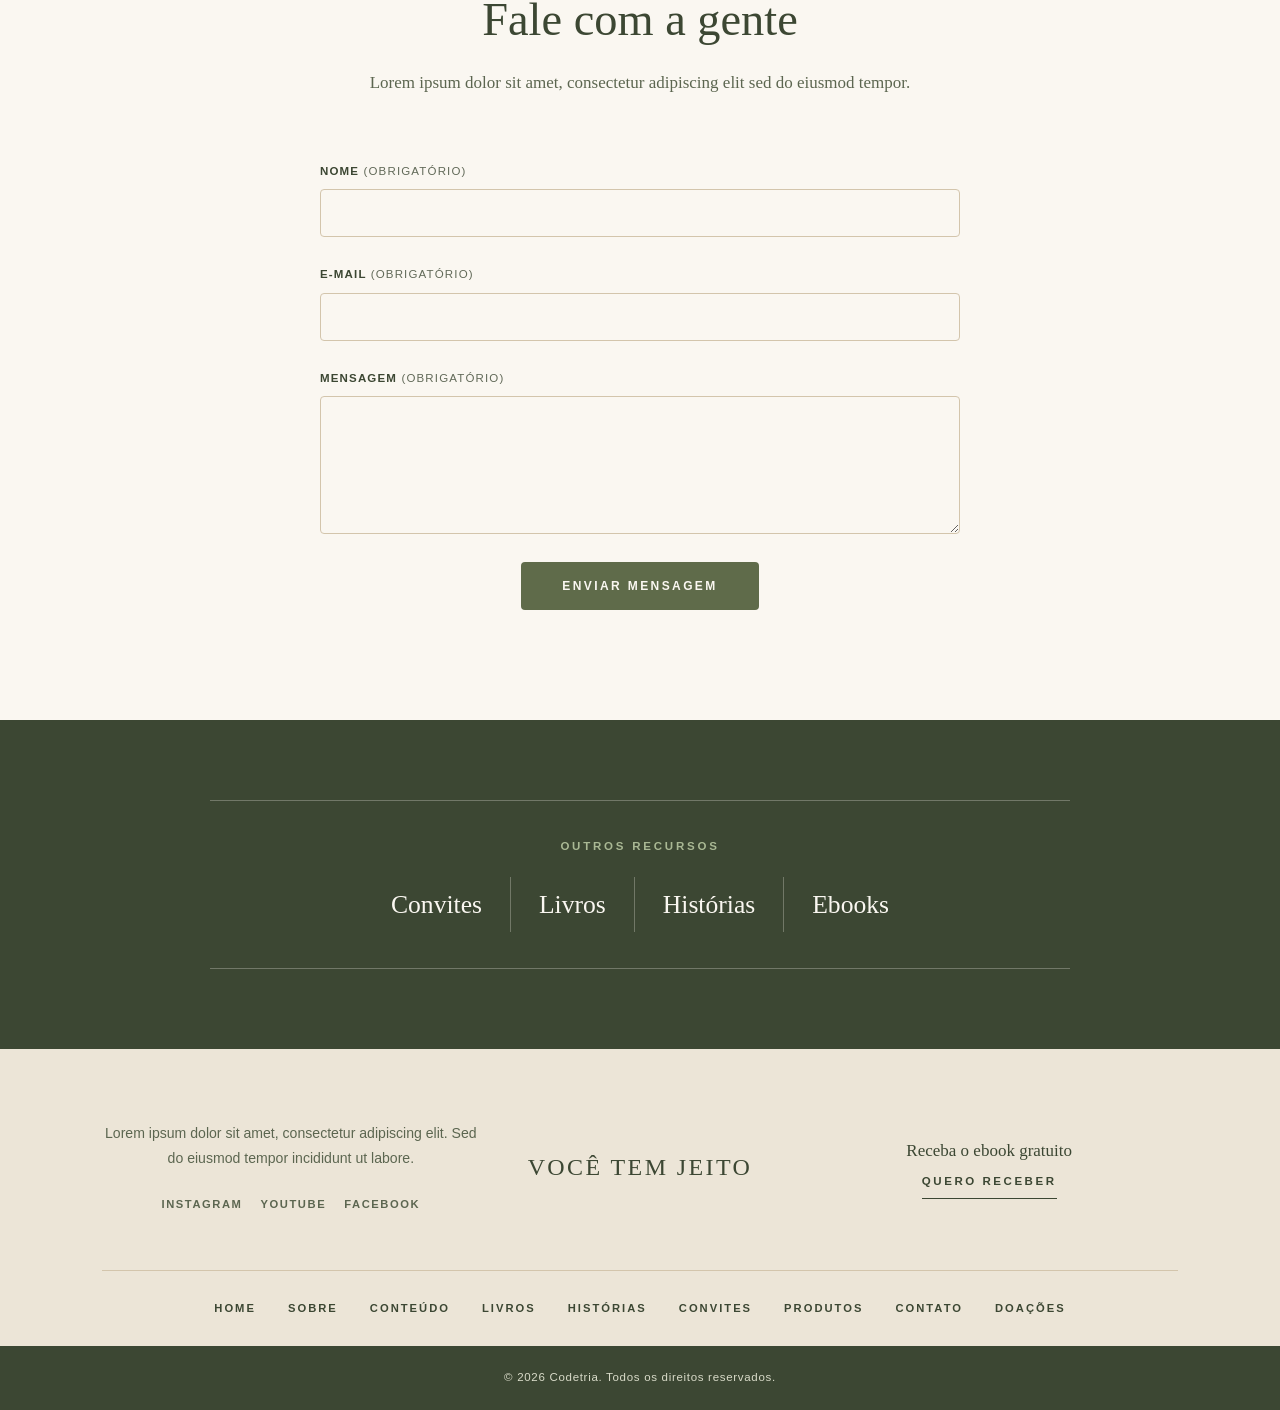
==== commit 59d93cec: "feat: reestrutura a navegação e troca serviços por conteúdo - Header com logo à esquerda e menu alin" ====
--- a/index.html
+++ b/index.html
@@ -3,30 +3,26 @@
 <head>
     <meta charset="UTF-8">
     <meta name="viewport" content="width=device-width, initial-scale=1.0">
-    <meta name="description" content="Sendo Vento - fé, propósito e caminhada.">
-    <title>Sendo Vento</title>
+    <meta name="description" content="Você Tem Jeito - fé, propósito e caminhada.">
+    <title>Você Tem Jeito</title>
     <link rel="stylesheet" href="styles.css">
 </head>
 <body>
     <header class="site-header" id="site-header">
         <div class="container header-inner">
+            <a class="logo" href="#home">Você Tem Jeito</a>
+
             <div class="header-menus" id="menu-mobile">
-                <nav class="header-nav header-nav--esq" aria-label="Menu principal">
+                <nav class="header-nav" aria-label="Menu principal">
                     <a href="#home" class="active">Home</a>
-                    <a href="palestras.html">Palestras</a>
+                    <a href="sobre.html">Sobre</a>
+                    <a href="conteudo.html">Conteúdo</a>
                     <a href="livros.html">Livros</a>
+                    <a href="historias.html">Histórias</a>
+                    <a href="convites.html">Convites</a>
+                    <a href="#contato">Contato</a>
                 </nav>
-
-                <nav class="header-nav header-nav--dir" aria-label="Menu secundário">
-                    <a href="depoimentos.html">Depoimentos</a>
-                    <!-- TODO: trocar o # pela URL da plataforma de doações -->
-                    <a href="#">Doações</a>
-                    <!-- TODO: trocar o # pela URL do canal no YouTube -->
-                    <a href="#" class="header-canal" rel="noopener" target="_blank">YouTube</a>
-                </nav>
-            </div>
-
-            <a class="logo" href="#home" data-vento>Sendo Vento</a>
+            </div>
 
             <button class="menu-toggle" id="menu-toggle" aria-label="Abrir menu" aria-expanded="false" aria-controls="menu-mobile">
                 <span></span>
@@ -40,41 +36,17 @@
         <!-- Hero -->
         <section class="hero" id="home">
             <div class="hero-inner">
-                <h1 data-vento>Sendo Vento</h1>
+                <h1>Você Tem Jeito</h1>
                 <p class="hero-sub">Fé &middot; Propósito &middot; Caminhada</p>
             </div>
 
             <nav class="hero-hub" aria-label="Atalhos">
-                <a href="#servicos">Serviços</a>
-                <a href="palestras.html">Palestras</a>
+                <a href="sobre.html">Sobre</a>
+                <a href="conteudo.html">Conteúdo</a>
                 <a href="livros.html">Livros</a>
-                <a href="depoimentos.html">Depoimentos</a>
+                <a href="historias.html">Histórias</a>
+                <a href="convites.html">Convites</a>
             </nav>
-        </section>
-
-        <!-- Serviços -->
-        <section class="section section--bege" id="servicos">
-            <div class="container">
-                <header class="section-head">
-                    <p class="eyebrow">Serviços</p>
-                    <h2>Como podemos <em>caminhar</em> com você</h2>
-                </header>
-
-                <div class="grade grade--3">
-                    <article class="card">
-                        <h3>Lorem ipsum</h3>
-                        <p>Lorem ipsum dolor sit amet, consectetur adipiscing elit. Sed do eiusmod tempor incididunt ut labore.</p>
-                    </article>
-                    <article class="card">
-                        <h3>Dolor sit amet</h3>
-                        <p>Ut enim ad minim veniam, quis nostrud exercitation ullamco laboris nisi ut aliquip.</p>
-                    </article>
-                    <article class="card">
-                        <h3>Consectetur</h3>
-                        <p>Duis aute irure dolor in reprehenderit in voluptate velit esse cillum dolore eu fugiat.</p>
-                    </article>
-                </div>
-            </div>
         </section>
 
         <!-- Livros -->
@@ -138,16 +110,16 @@
 
         <!-- Canal no YouTube -->
         <section class="banner-canal">
-            <h2>Sendo Vento no YouTube</h2>
+            <h2>Você Tem Jeito no YouTube</h2>
             <p>Vídeos novos toda semana</p>
             <!-- TODO: trocar o # pela URL do canal no YouTube -->
             <a class="btn btn--claro" href="#" rel="noopener" target="_blank">Assistir no YouTube</a>
         </section>
 
-        <!-- Depoimentos -->
-        <section class="faixa faixa--noite" id="depoimentos">
+        <!-- Histórias -->
+        <section class="faixa faixa--noite" id="historias">
             <div class="container container--estreito">
-                <p class="eyebrow eyebrow--claro">Depoimentos</p>
+                <p class="eyebrow eyebrow--claro">Histórias</p>
                 <blockquote class="citacao">
                     Lorem ipsum dolor sit amet, consectetur adipiscing elit, sed do eiusmod
                     tempor incididunt ut labore.
@@ -189,9 +161,9 @@
             <div class="recursos-inner">
                 <p class="eyebrow eyebrow--claro">Outros recursos</p>
                 <nav class="recursos-lista" aria-label="Recursos">
-                    <a href="palestras.html">Palestras</a>
+                    <a href="convites.html">Convites</a>
                     <a href="livros.html">Livros</a>
-                    <a href="produtos.html">Produtos</a>
+                    <a href="historias.html">Histórias</a>
                     <a href="ebooks.html">Ebooks</a>
                 </nav>
             </div>
@@ -211,7 +183,7 @@
                 </div>
 
                 <div class="footer-marca">
-                    <a class="logo" href="#home" data-vento>Sendo Vento</a>
+                    <a class="logo" href="#home">Você Tem Jeito</a>
                 </div>
 
                 <div class="footer-cta">
@@ -222,11 +194,12 @@
 
             <nav class="footer-menu" aria-label="Menu do rodapé">
                 <a href="#home">Home</a>
-                <a href="#servicos">Serviços</a>
-                <a href="palestras.html">Palestras</a>
+                <a href="sobre.html">Sobre</a>
+                <a href="conteudo.html">Conteúdo</a>
                 <a href="livros.html">Livros</a>
+                <a href="historias.html">Histórias</a>
+                <a href="convites.html">Convites</a>
                 <a href="produtos.html">Produtos</a>
-                <a href="depoimentos.html">Depoimentos</a>
                 <a href="#contato">Contato</a>
                 <!-- TODO: trocar o # pela URL da plataforma de doações -->
                 <a href="#">Doações</a>
--- a/styles.css
+++ b/styles.css
@@ -1,5 +1,5 @@
 /* ==========================================================================
-   Sendo Vento — estilos base
+   Você Tem Jeito — estilos base
 
    PALETA (tons de verde e bege, nada saturado)
    Verde claro · verde militar · verde escuro · bege amarronzado · branco
@@ -197,7 +197,7 @@
 }
 
 /* ==========================================================================
-   Header — logo centralizado, nav dividida nos dois lados
+   Header — logo à esquerda, menu alinhado à direita
    ========================================================================== */
 
 .site-header {
@@ -214,34 +214,23 @@
 }
 
 .header-inner {
-    display: grid;
-    grid-template-columns: 1fr auto 1fr;
+    display: flex;
     align-items: center;
-    gap: 24px;
+    justify-content: space-between;
+    gap: 32px;
     height: var(--header-height);
 }
 
-/* No desktop o wrapper se dissolve no grid, deixando as duas navs como
-   itens diretos. No mobile ele vira o painel do menu. */
+/* No desktop o wrapper se dissolve e a nav vira item direto do flex. No
+   mobile ele volta a existir como painel do menu. */
 .header-menus {
     display: contents;
 }
 
 .header-nav {
     display: flex;
-    gap: 28px;
+    gap: 24px;
     align-items: center;
-}
-
-.header-nav--esq {
-    grid-column: 1;
-    grid-row: 1;
-}
-
-.header-nav--dir {
-    grid-column: 3;
-    grid-row: 1;
-    justify-content: flex-end;
 }
 
 .header-nav a {
@@ -281,20 +270,13 @@
     transform: scaleX(1);
 }
 
-/* Link do canal — sublinhado sempre visível, como "JENNIE'S PODCAST" na
-   referência. Usa o mesmo ::after dos outros itens, só que já expandido. */
-.header-nav a.header-canal::after {
-    transform: scaleX(1);
-}
-
 .logo {
-    grid-column: 2;
-    grid-row: 1;
+    flex-shrink: 0;
     font-size: 1.5rem;
     line-height: 1.15;
     letter-spacing: 0.1em;
     text-transform: uppercase;
-    text-align: center;
+    text-align: left;
     color: var(--verde-escuro);
     text-decoration: none;
 }
@@ -517,7 +499,7 @@
 }
 
 /* Card branco sobre fundo bege — sem borda, como na referência. A sombra
-   só aparece no hover, como resposta ao ponteiro. */
+   só aparece no hover, como resposta ao ponteiro. Usado na página Conteúdo. */
 .card {
     display: flex;
     flex-direction: column;
@@ -845,7 +827,7 @@
 }
 
 /* Formulário de palestras — mais campos, então um pouco mais largo */
-.palestras-form {
+.convites-form {
     max-width: 760px;
 }
 
@@ -1009,40 +991,6 @@
 }
 
 /* ==========================================================================
-   Nome ao vento
-   Quatro pontos cardeais da elipse (topo → direita → base → esquerda) com
-   timing linear: a letra orbita a curva em velocidade constante. A leve
-   rotação acompanha o movimento, como se a letra fosse inclinada pela brisa.
-   As amplitudes estão em `em` para escalarem junto com o font-size.
-   ========================================================================== */
-
-@keyframes vento-elipse {
-    0%,
-    100% {
-        transform: translate(0, -0.06em) rotate(-0.5deg);
-    }
-    25% {
-        transform: translate(0.12em, 0) rotate(0deg);
-    }
-    50% {
-        transform: translate(0, 0.06em) rotate(0.5deg);
-    }
-    75% {
-        transform: translate(-0.12em, 0) rotate(0deg);
-    }
-}
-
-.letra {
-    /* inline-block é obrigatório: transform não se aplica a inline */
-    display: inline-block;
-    animation: vento-elipse 7s linear infinite;
-    /* delay negativo: cada letra já começa em um ponto diferente da elipse,
-       criando a onda que atravessa a palavra */
-    animation-delay: calc(var(--i, 0) * -0.16s);
-    will-change: transform;
-}
-
-/* ==========================================================================
    Rodapé
    ========================================================================== */
 
@@ -1185,9 +1133,10 @@
     }
 }
 
-/* O header vira menu hamburguer cedo: são seis itens em volta do logo, e
-   abaixo de ~920px eles não cabem sem colidir com o nome centralizado. */
-@media (max-width: 920px) {
+/* O header vira menu hamburguer cedo: são sete itens de menu mais o logo de
+   14 caracteres na mesma linha, e abaixo de ~1040px eles não cabem lado a
+   lado. */
+@media (max-width: 1040px) {
     :root {
         --header-height: 72px;
     }
@@ -1308,10 +1257,6 @@
 }
 
 @media (prefers-reduced-motion: reduce) {
-    .letra {
-        animation: none;
-    }
-
     html {
         scroll-behavior: auto;
     }
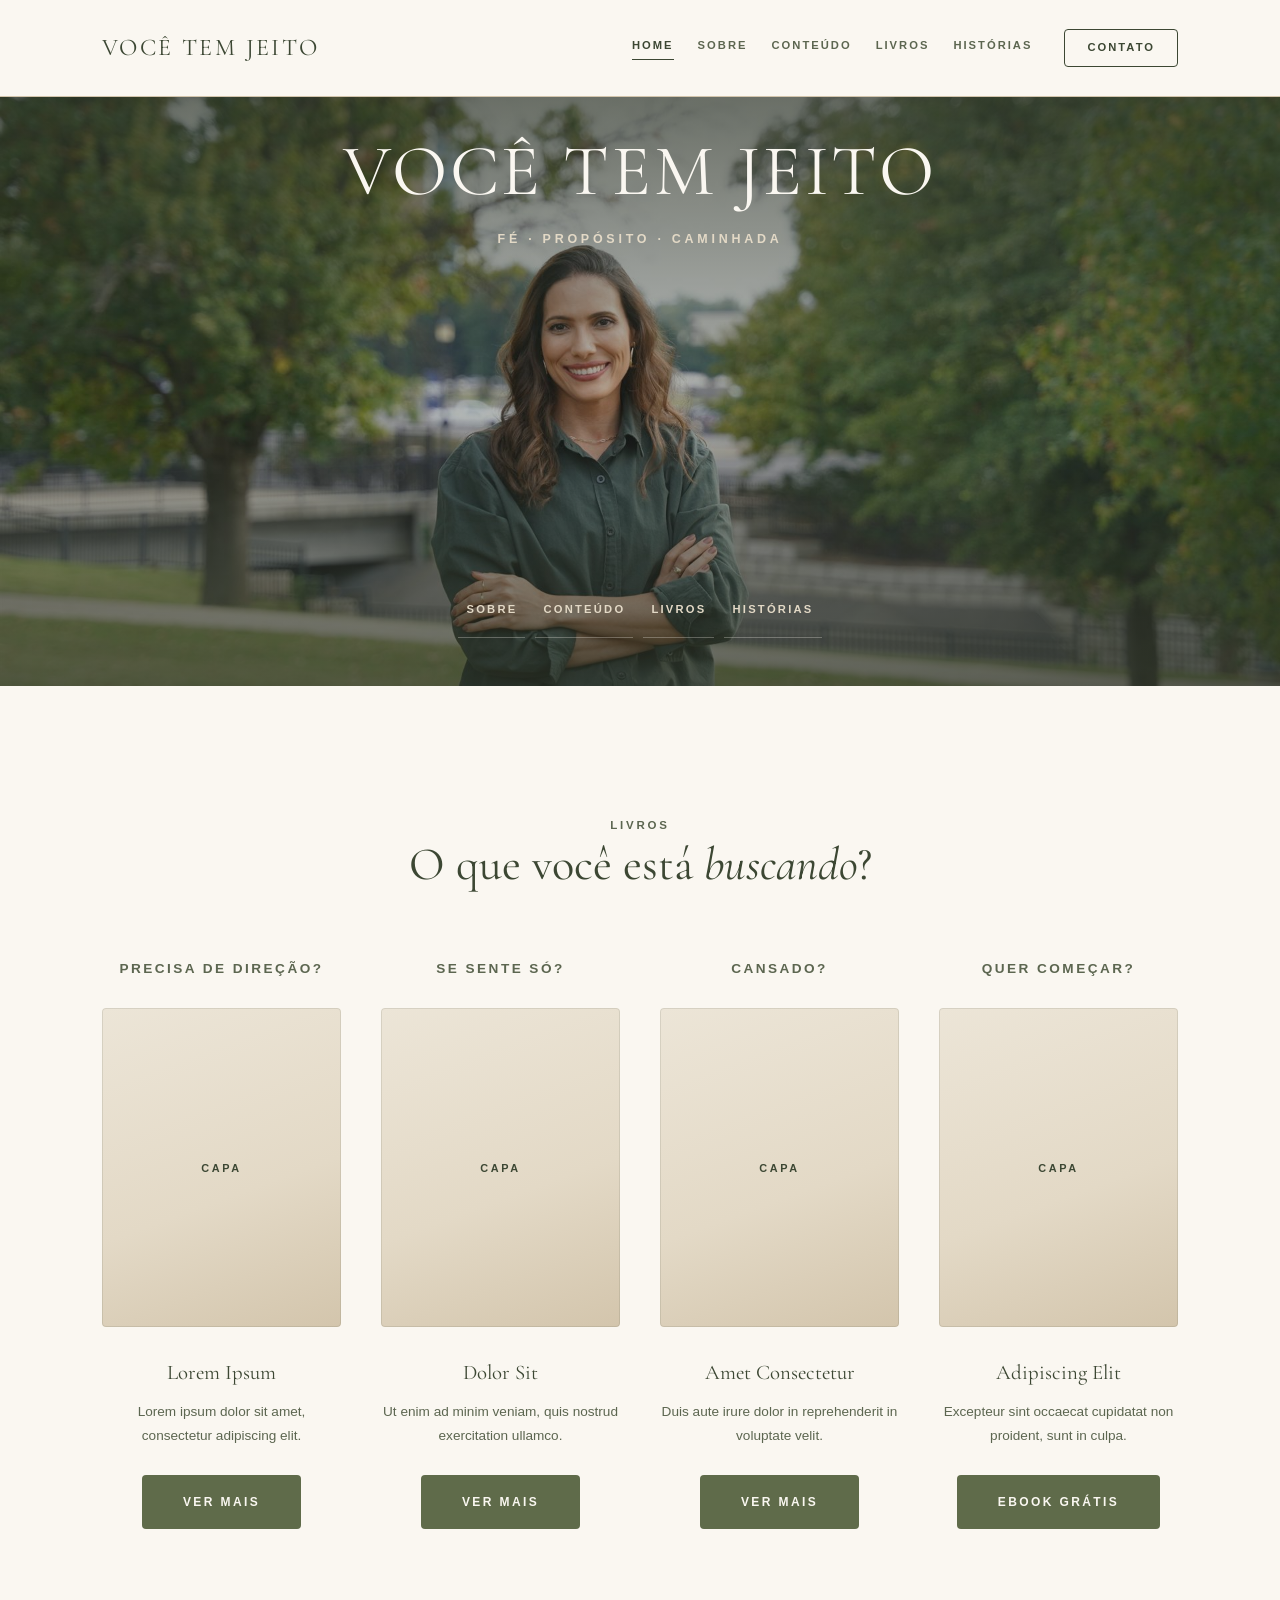
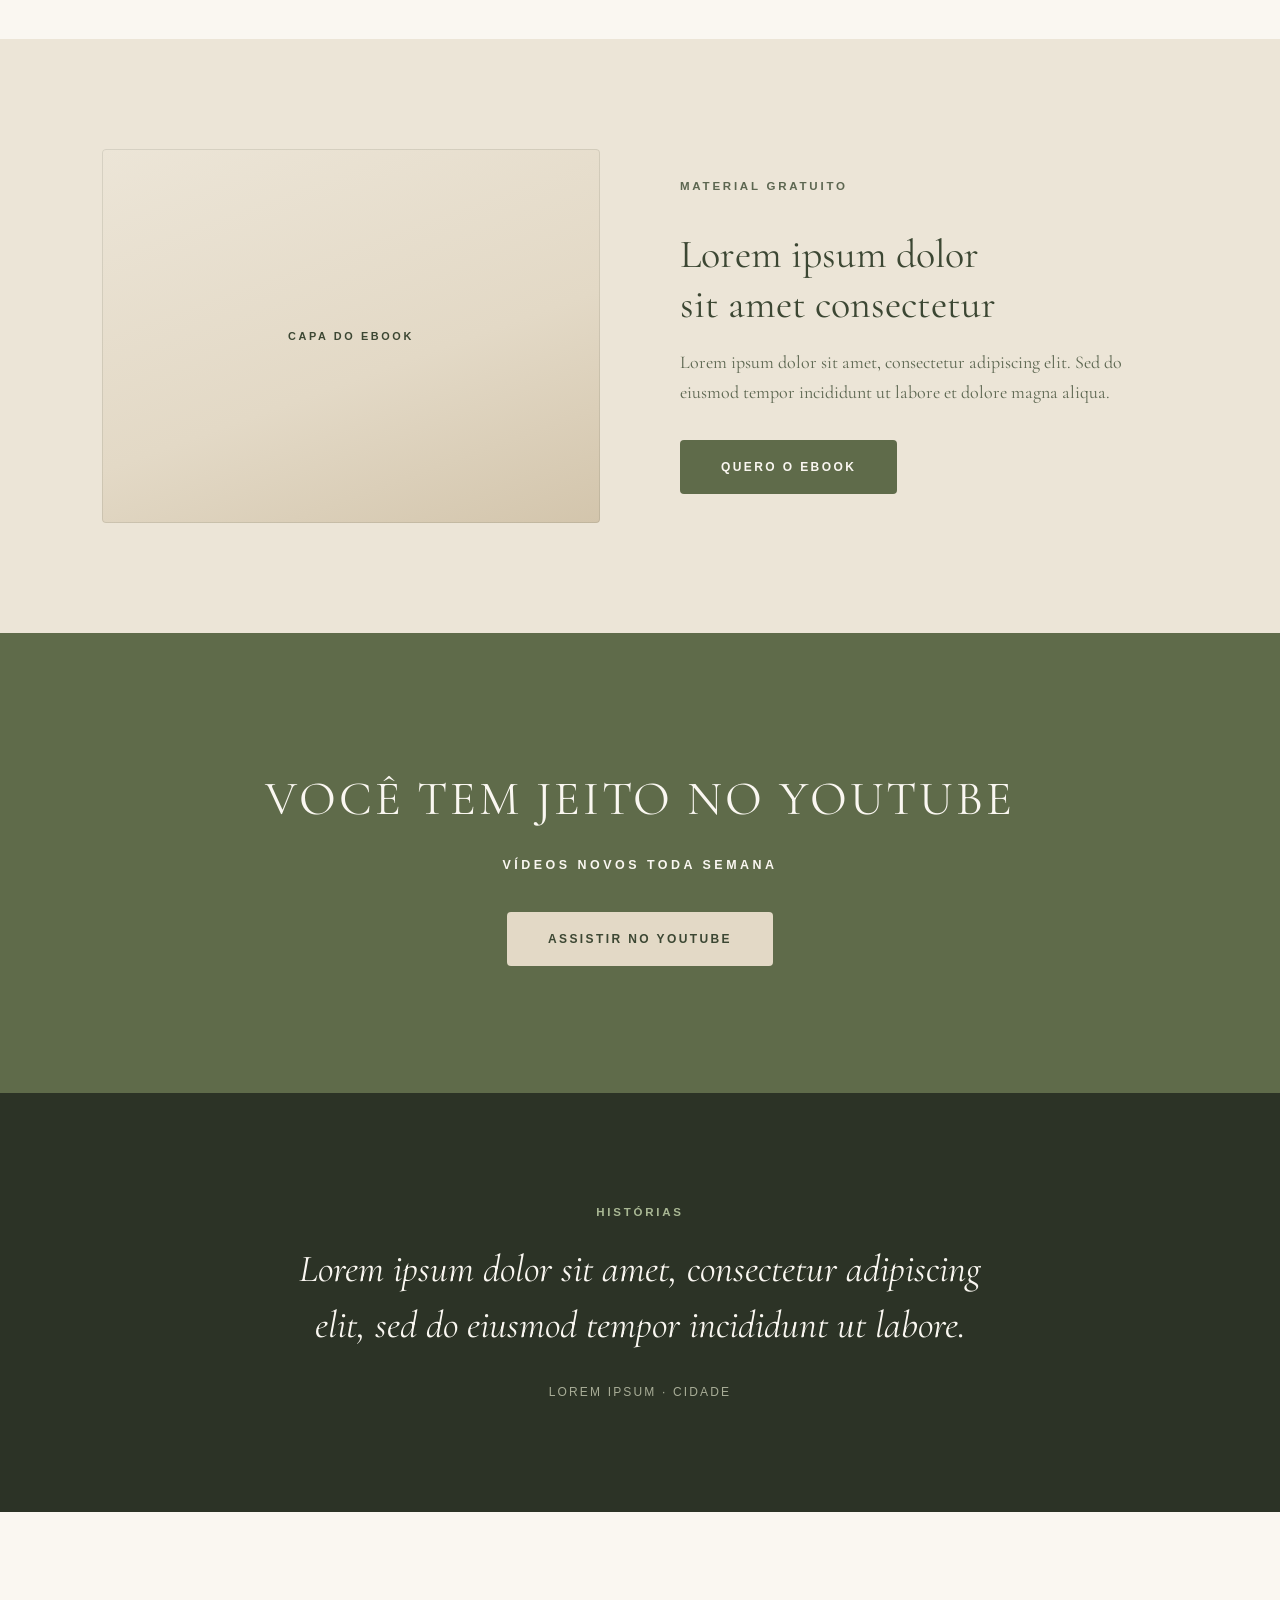
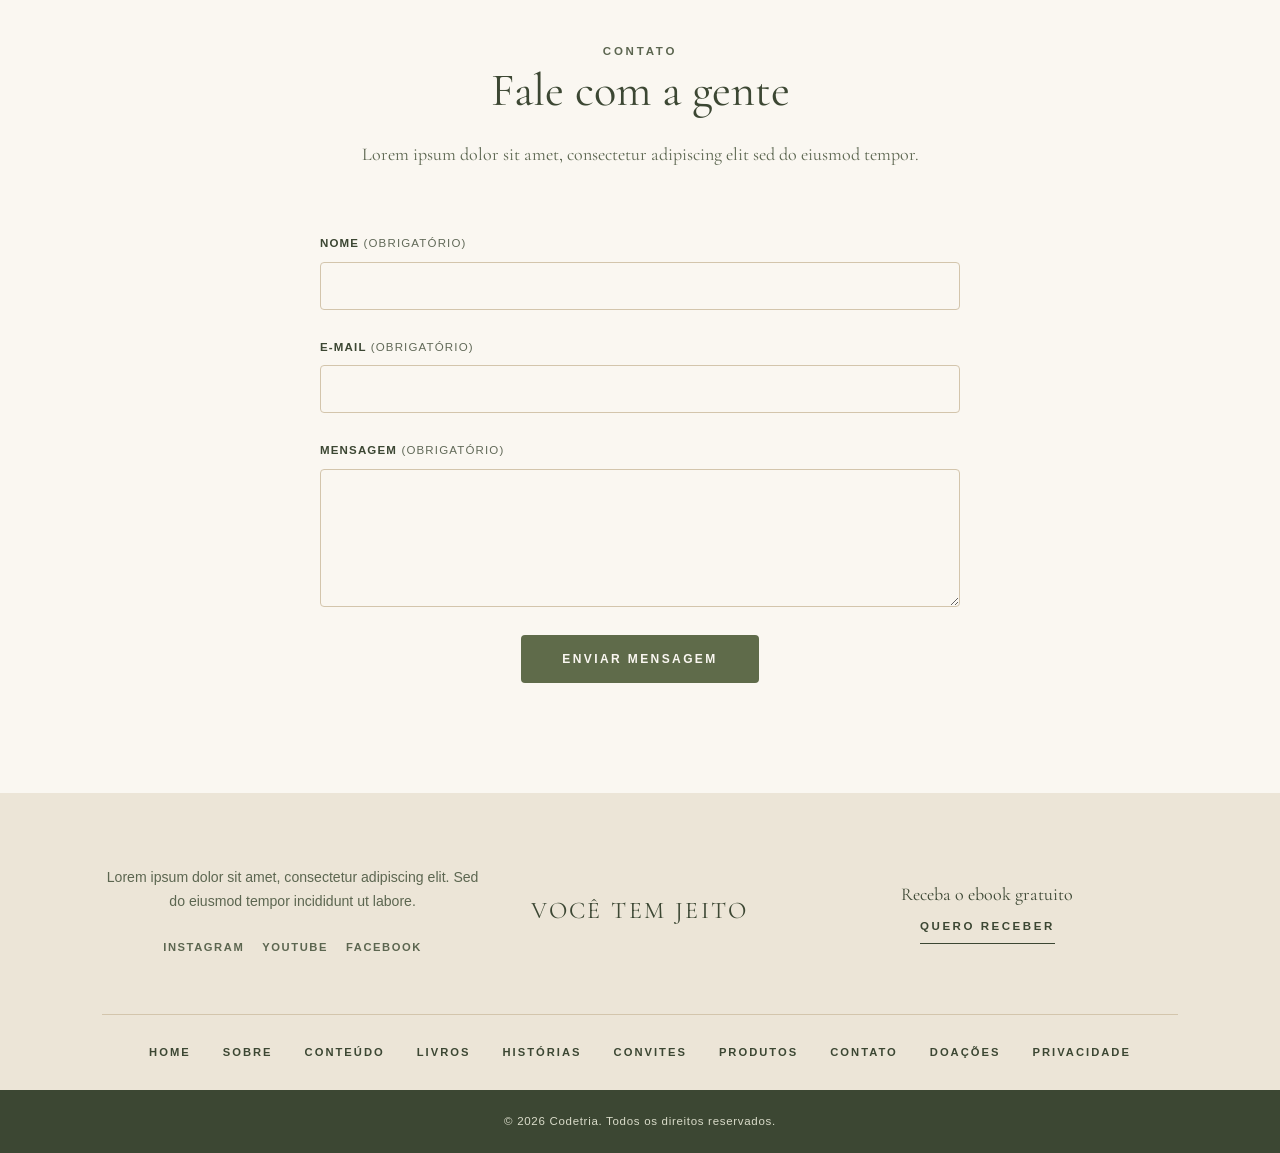
==== commit bcabcabf: "feat: finaliza identidade visual, mídia e navegação do site Aplica Cormorant Garamond, favicon e ima" ====
--- a/index.html
+++ b/index.html
@@ -5,23 +5,30 @@
     <meta name="viewport" content="width=device-width, initial-scale=1.0">
     <meta name="description" content="Você Tem Jeito - fé, propósito e caminhada.">
     <title>Você Tem Jeito</title>
+    <link rel="preload" as="image" href="assets/hero.jpg" fetchpriority="high">
+    <link rel="icon" href="favicon.svg" type="image/svg+xml">
+    <link rel="icon" href="favicon.png" sizes="32x32" type="image/png">
+    <link rel="apple-touch-icon" href="apple-touch-icon.png">
+    <meta name="theme-color" content="#ece5d7">
+    <link rel="preload" href="assets/fonts/cormorant-garamond-400.woff2" as="font" type="font/woff2" crossorigin>
     <link rel="stylesheet" href="styles.css">
 </head>
 <body>
+    <a class="skip-link" href="#conteudo-principal">Pular para o conteúdo</a>
+
     <header class="site-header" id="site-header">
         <div class="container header-inner">
             <a class="logo" href="#home">Você Tem Jeito</a>
 
             <div class="header-menus" id="menu-mobile">
                 <nav class="header-nav" aria-label="Menu principal">
-                    <a href="#home" class="active">Home</a>
+                    <a href="#home" class="active" aria-current="page">Home</a>
                     <a href="sobre.html">Sobre</a>
                     <a href="conteudo.html">Conteúdo</a>
                     <a href="livros.html">Livros</a>
                     <a href="historias.html">Histórias</a>
-                    <a href="convites.html">Convites</a>
-                    <a href="#contato">Contato</a>
                 </nav>
+                <a class="header-cta" href="#contato">Contato</a>
             </div>
 
             <button class="menu-toggle" id="menu-toggle" aria-label="Abrir menu" aria-expanded="false" aria-controls="menu-mobile">
@@ -32,9 +39,11 @@
         </div>
     </header>
 
-    <main>
+    <main id="conteudo-principal" tabindex="-1">
         <!-- Hero -->
         <section class="hero" id="home">
+            <div class="hero-foto" aria-hidden="true"></div>
+
             <div class="hero-inner">
                 <h1>Você Tem Jeito</h1>
                 <p class="hero-sub">Fé &middot; Propósito &middot; Caminhada</p>
@@ -45,7 +54,6 @@
                 <a href="conteudo.html">Conteúdo</a>
                 <a href="livros.html">Livros</a>
                 <a href="historias.html">Histórias</a>
-                <a href="convites.html">Convites</a>
             </nav>
         </section>
 
@@ -112,8 +120,7 @@
         <section class="banner-canal">
             <h2>Você Tem Jeito no YouTube</h2>
             <p>Vídeos novos toda semana</p>
-            <!-- TODO: trocar o # pela URL do canal no YouTube -->
-            <a class="btn btn--claro" href="#" rel="noopener" target="_blank">Assistir no YouTube</a>
+            <a class="btn btn--claro" href="https://www.youtube.com/@giovannalordeiro" target="_blank" rel="noopener noreferrer">Assistir no YouTube</a>
         </section>
 
         <!-- Histórias -->
@@ -151,21 +158,17 @@
                         <label for="contato-mensagem">Mensagem <em>(obrigatório)</em></label>
                         <textarea id="contato-mensagem" name="MENSAGEM" rows="6" required></textarea>
                     </div>
+                    <div class="honeypot" aria-hidden="true">
+                        <label for="hp-contato">Não preencha este campo</label>
+                        <input type="text" id="hp-contato" name="WEBSITE" tabindex="-1" autocomplete="off">
+                    </div>
+
+                    <p class="form-aviso" role="status" hidden>
+                        O envio ainda está sendo configurado. Nenhum dado foi enviado.
+                    </p>
+
                     <button type="submit" class="btn">Enviar mensagem</button>
                 </form>
-            </div>
-        </section>
-
-        <!-- Recursos -->
-        <section class="recursos">
-            <div class="recursos-inner">
-                <p class="eyebrow eyebrow--claro">Outros recursos</p>
-                <nav class="recursos-lista" aria-label="Recursos">
-                    <a href="convites.html">Convites</a>
-                    <a href="livros.html">Livros</a>
-                    <a href="historias.html">Histórias</a>
-                    <a href="ebooks.html">Ebooks</a>
-                </nav>
             </div>
         </section>
     </main>
@@ -176,8 +179,8 @@
                 <div class="footer-bio">
                     <p>Lorem ipsum dolor sit amet, consectetur adipiscing elit. Sed do eiusmod tempor incididunt ut labore.</p>
                     <div class="footer-redes">
-                        <a href="#">Instagram</a>
-                        <a href="#">YouTube</a>
+                        <a href="https://www.instagram.com/giovannalordeiro" target="_blank" rel="noopener noreferrer">Instagram</a>
+                        <a href="https://www.youtube.com/@giovannalordeiro" target="_blank" rel="noopener noreferrer">YouTube</a>
                         <a href="#">Facebook</a>
                     </div>
                 </div>
@@ -203,6 +206,7 @@
                 <a href="#contato">Contato</a>
                 <!-- TODO: trocar o # pela URL da plataforma de doações -->
                 <a href="#">Doações</a>
+                <a href="privacidade.html">Privacidade</a>
             </nav>
         </div>
 
--- a/styles.css
+++ b/styles.css
@@ -10,6 +10,25 @@
    régua fina como divisor, eyebrow uppercase antes de cada título, botões de
    canto reto, cards brancos sobre bege e faixas escuras intercaladas.
    ========================================================================== */
+
+/* --- Fonte da marca -------------------------------------------------------
+   Cormorant Garamond (OFL), self-hosted. Apenas o subset latino, que cobre
+   os acentos do português. */
+@font-face {
+    font-family: "Cormorant Garamond";
+    font-style: normal;
+    font-weight: 400;
+    font-display: swap;
+    src: url("assets/fonts/cormorant-garamond-400.woff2") format("woff2");
+}
+
+@font-face {
+    font-family: "Cormorant Garamond";
+    font-style: italic;
+    font-weight: 400;
+    font-display: swap;
+    src: url("assets/fonts/cormorant-garamond-400-italic.woff2") format("woff2");
+}
 
 :root {
     /* --- Verdes --- */
@@ -38,10 +57,9 @@
     /* Filete fino sobre fundo escuro */
     --linha-escura: rgba(250, 247, 241, 0.28);
 
-    /* Trocar por url(...) quando houver foto do hero */
-    --hero-imagem: none;
-
-    --serif: "Georgia", "Times New Roman", serif;
+    --hero-imagem: url("assets/hero.jpg");
+
+    --serif: "Cormorant Garamond", Georgia, "Times New Roman", serif;
     --sans: "Helvetica Neue", Helvetica, Arial, sans-serif;
 }
 
@@ -59,7 +77,8 @@
 
 body {
     font-family: var(--serif);
-    font-size: 1.0625rem;
+    /* Cormorant tem x-height menor que Georgia — sobe um pouco o corpo */
+    font-size: 1.125rem;
     background-color: var(--branco);
     color: var(--texto);
     line-height: 1.7;
@@ -85,6 +104,18 @@
     display: block;
 }
 
+/* Imagens finais dentro dos espaços reservados. Os containers já têm
+   aspect-ratio definido, então a foto preenche o slot sem causar layout
+   shift e sem distorcer. */
+.produto-midia img,
+.promo-midia img,
+.ebook-cover img {
+    width: 100%;
+    height: 100%;
+    object-fit: cover;
+    border-radius: inherit;
+}
+
 ::selection {
     background-color: var(--verde-claro);
     color: var(--verde-noite);
@@ -99,9 +130,38 @@
 /* Sobre fundo escuro o anel escuro desapareceria */
 .hero :focus-visible,
 .faixa :focus-visible,
-.banner-canal :focus-visible,
-.recursos :focus-visible {
+.banner-canal :focus-visible {
     outline-color: var(--verde-claro);
+}
+
+/* Atalho de teclado: primeiro Tab revela o link, que pula a navegação */
+.skip-link {
+    position: fixed;
+    top: 16px;
+    left: 16px;
+    z-index: 100;
+    padding: 12px 20px;
+    background-color: var(--verde-escuro);
+    color: var(--branco);
+    font-family: var(--sans);
+    font-size: 0.78rem;
+    font-weight: 600;
+    letter-spacing: 0.12em;
+    text-transform: uppercase;
+    text-decoration: none;
+    border-radius: var(--radius);
+    transform: translateY(-200%);
+    transition: transform var(--transition);
+}
+
+.skip-link:focus {
+    transform: translateY(0);
+}
+
+/* O atalho move o foco para o main; um anel em volta da página inteira
+   atrapalha mais do que orienta. */
+#conteudo-principal:focus {
+    outline: none;
 }
 
 .container {
@@ -231,6 +291,7 @@
     display: flex;
     gap: 24px;
     align-items: center;
+    margin-left: auto;
 }
 
 .header-nav a {
@@ -270,6 +331,30 @@
     transform: scaleX(1);
 }
 
+/* CTA de contato — destaque no header sem virar mais um item do menu */
+.header-cta {
+    display: inline-block;
+    padding: 12px 22px;
+    border: 1px solid var(--verde-escuro);
+    border-radius: var(--radius);
+    font-family: var(--sans);
+    font-size: 0.7rem;
+    font-weight: 600;
+    line-height: 1;
+    letter-spacing: 0.18em;
+    text-transform: uppercase;
+    white-space: nowrap;
+    text-decoration: none;
+    color: var(--verde-escuro);
+    transition: background-color var(--transition), color var(--transition);
+}
+
+.header-cta:hover,
+.header-cta:focus-visible {
+    background-color: var(--verde-escuro);
+    color: var(--branco);
+}
+
 .logo {
     flex-shrink: 0;
     font-size: 1.5rem;
@@ -321,7 +406,10 @@
 
 .hero {
     position: relative;
-    padding: 150px 0 0;
+    display: grid;
+    grid-template-rows: 1fr auto;
+    min-height: clamp(520px, 46vw, 660px);
+    padding: 35px 0 0;
     background-color: var(--verde-escuro);
     background-image: var(--hero-imagem);
     background-size: cover;
@@ -330,33 +418,56 @@
     color: var(--branco);
 }
 
-/* Véu sobre a foto, para o texto manter contraste */
+/* Véu sobre a foto: mais fechado no topo, onde fica o título, e na base,
+   para o hub continuar legível. O centro fica mais limpo, preservando a foto. */
 .hero::before {
     content: "";
     position: absolute;
     inset: 0;
-    background-color: rgba(44, 51, 38, 0.5);
-}
-
-/* Brilho de verde claro descendo do topo — tira o aspecto de bloco chapado */
-.hero::after {
-    content: "";
+    z-index: 1;
+    background-image: linear-gradient(
+        180deg,
+        rgba(44, 51, 38, 0.7) 0%,
+        rgba(44, 51, 38, 0.3) 52%,
+        rgba(44, 51, 38, 0.72) 100%
+    );
+}
+
+/* Segunda foto do banner, alternando com a primeira num fade lento */
+.hero-foto {
     position: absolute;
     inset: 0;
-    background-image: radial-gradient(
-        ellipse at 50% 0%,
-        rgba(169, 184, 148, 0.22),
-        rgba(169, 184, 148, 0) 62%
-    );
-    pointer-events: none;
+    z-index: 0;
+    background-image: url("assets/hero-2.jpg");
+    background-size: cover;
+    background-position: center;
+    opacity: 0;
+    animation: hero-alterna 18s ease-in-out infinite;
+}
+
+@keyframes hero-alterna {
+    0%,
+    42% {
+        opacity: 0;
+    }
+
+    50%,
+    92% {
+        opacity: 1;
+    }
+
+    100% {
+        opacity: 0;
+    }
 }
 
 .hero-inner {
     position: relative;
-    z-index: 1;
+    z-index: 2;
+    align-self: start;
     max-width: 780px;
     margin: 0 auto;
-    padding: 0 32px 90px;
+    padding: 0 32px;
 }
 
 .hero h1 {
@@ -380,7 +491,7 @@
 /* Hub de categorias — a faixa de links com régua na base do hero */
 .hero-hub {
     position: relative;
-    z-index: 1;
+    z-index: 2;
     display: flex;
     gap: 10px;
     max-width: 900px;
@@ -484,10 +595,31 @@
     color: var(--texto-suave);
 }
 
+/* Texto corrido longo — política de privacidade e páginas de leitura */
+.prosa h2 {
+    font-size: 1.35rem;
+    font-weight: 400;
+    line-height: 1.3;
+    color: var(--verde-escuro);
+    margin: 44px 0 12px;
+}
+
+.prosa p {
+    margin-bottom: 16px;
+}
+
+.prosa p:last-child {
+    margin-bottom: 0;
+}
+
 /* Grade genérica */
 .grade {
     display: grid;
     gap: 40px;
+}
+
+.grade--2 {
+    grid-template-columns: repeat(2, 1fr);
 }
 
 .grade--3 {
@@ -513,6 +645,7 @@
     box-shadow: var(--sombra);
 }
 
+.card h2,
 .card h3 {
     font-size: 1.4rem;
     font-weight: 400;
@@ -525,6 +658,28 @@
     font-size: 0.88rem;
     line-height: 1.7;
     color: var(--texto-suave);
+}
+
+/* Vídeos incorporados — player do YouTube em proporção 16:9 */
+.video-embed {
+    aspect-ratio: 16 / 9;
+    background-color: var(--verde-escuro);
+    overflow: hidden;
+}
+
+.video-embed iframe {
+    display: block;
+    width: 100%;
+    height: 100%;
+    border: 0;
+}
+
+.video h3 {
+    font-size: 1.15rem;
+    font-weight: 400;
+    line-height: 1.45;
+    color: var(--verde-escuro);
+    margin-top: 18px;
 }
 
 /* Depoimento em card claro — citação + autor */
@@ -593,6 +748,7 @@
     text-transform: uppercase;
 }
 
+.produto h2,
 .produto h3 {
     font-size: 1.3rem;
     font-weight: 400;
@@ -640,6 +796,18 @@
     text-transform: uppercase;
 }
 
+/* Foto retrato na página Sobre: preenche o slot sem o fundo de placeholder */
+.promo-midia.promo-midia--retrato {
+    aspect-ratio: 3 / 4;
+    width: 100%;
+    max-width: 440px;
+    margin: 0 auto;
+    padding: 0;
+    background: none;
+    box-shadow: none;
+    overflow: hidden;
+}
+
 .promo h2 {
     font-size: clamp(1.75rem, 3.6vw, 2.5rem);
     font-weight: 400;
@@ -689,49 +857,6 @@
 }
 
 /* ==========================================================================
-   Faixa de recursos — links serif separados por barra
-   ========================================================================== */
-
-.recursos {
-    padding: 80px 0;
-    background-color: var(--verde-escuro);
-    text-align: center;
-}
-
-/* As duas réguas que emolduram o bloco, como na referência */
-.recursos-inner {
-    max-width: 860px;
-    margin: 0 auto;
-    padding: 36px 32px;
-    border-top: 1px solid var(--linha-escura);
-    border-bottom: 1px solid var(--linha-escura);
-}
-
-.recursos-lista {
-    display: flex;
-    flex-wrap: wrap;
-    justify-content: center;
-    align-items: center;
-}
-
-.recursos-lista a {
-    padding: 6px 28px;
-    border-right: 1px solid var(--linha-escura);
-    font-size: clamp(1.1rem, 2.4vw, 1.6rem);
-    color: var(--branco);
-    text-decoration: none;
-    transition: color var(--transition);
-}
-
-.recursos-lista a:last-child {
-    border-right: none;
-}
-
-.recursos-lista a:hover {
-    color: var(--verde-claro);
-}
-
-/* ==========================================================================
    Formulários
    ========================================================================== */
 
@@ -804,6 +929,25 @@
     flex-shrink: 0;
     margin-top: 4px;
     accent-color: var(--verde-claro);
+}
+
+/* Honeypot — fora da tela em vez de display: none, porque robôs que checam
+   visibilidade ainda encontram o campo e o preenchem. Pessoas nunca passam
+   por ele (fora da ordem de tabulação e oculto de leitores de tela). */
+.honeypot {
+    position: absolute;
+    left: -9999px;
+    width: 1px;
+    height: 1px;
+    overflow: hidden;
+}
+
+/* Aviso exibido quando o formulário ainda não tem endpoint */
+.form-aviso {
+    font-family: var(--sans);
+    font-size: 0.82rem;
+    line-height: 1.6;
+    color: var(--texto);
 }
 
 /* Seção de contato — escura, com o formulário alinhado à esquerda */
@@ -923,7 +1067,7 @@
     text-transform: uppercase;
 }
 
-.ebook-content h1 {
+.ebook-content h2 {
     font-size: clamp(1.75rem, 3.5vw, 2.5rem);
     font-weight: 400;
     line-height: 1.25;
@@ -1092,10 +1236,6 @@
     color: var(--texto-claro);
 }
 
-.footer-base a {
-    color: var(--texto-claro);
-}
-
 /* ==========================================================================
    Responsivo
    ========================================================================== */
@@ -1103,33 +1243,6 @@
 @media (max-width: 1080px) {
     .grade--4 {
         grid-template-columns: repeat(2, 1fr);
-    }
-}
-
-@media (max-width: 900px) {
-    .grade--3 {
-        grid-template-columns: repeat(2, 1fr);
-    }
-
-    .promo {
-        grid-template-columns: 1fr;
-        gap: 40px;
-    }
-
-    .ebook {
-        grid-template-columns: 1fr;
-        gap: 40px;
-        margin-bottom: 72px;
-    }
-
-    .ebook-cover {
-        max-width: 260px;
-        margin: 0 auto;
-    }
-
-    .footer-topo {
-        grid-template-columns: 1fr;
-        gap: 40px;
     }
 }
 
@@ -1180,6 +1293,7 @@
         flex-direction: column;
         align-items: stretch;
         gap: 0;
+        margin-left: 0;
     }
 
     .header-menus .header-nav a {
@@ -1187,12 +1301,15 @@
         border-bottom: 1px solid var(--bege);
     }
 
+    .header-menus .header-cta {
+        display: block;
+        margin: 20px 32px 24px;
+        text-align: center;
+    }
+
     .hero {
-        padding-top: 100px;
-    }
-
-    .hero-inner {
-        padding-bottom: 64px;
+        min-height: 600px;
+        padding-top: 48px;
     }
 
     .hero-hub {
@@ -1210,23 +1327,6 @@
         padding: 80px 0;
     }
 
-    .recursos {
-        padding: 64px 0;
-    }
-
-    .recursos-lista {
-        flex-direction: column;
-    }
-
-    .recursos-lista a {
-        border-right: none;
-        border-bottom: 1px solid var(--linha-escura);
-    }
-
-    .recursos-lista a:last-child {
-        border-bottom: none;
-    }
-
     .section-head {
         margin-bottom: 48px;
     }
@@ -1237,6 +1337,37 @@
 
     .container {
         padding: 0 24px;
+    }
+}
+
+@media (max-width: 900px) {
+    .grade--2 {
+        grid-template-columns: 1fr;
+    }
+
+    .grade--3 {
+        grid-template-columns: repeat(2, 1fr);
+    }
+
+    .promo {
+        grid-template-columns: 1fr;
+        gap: 40px;
+    }
+
+    .ebook {
+        grid-template-columns: 1fr;
+        gap: 40px;
+        margin-bottom: 72px;
+    }
+
+    .ebook-cover {
+        max-width: 260px;
+        margin: 0 auto;
+    }
+
+    .footer-topo {
+        grid-template-columns: 1fr;
+        gap: 40px;
     }
 }
 
@@ -1261,12 +1392,24 @@
         scroll-behavior: auto;
     }
 
+    /* Mantém só a primeira foto do banner (e evita baixar a segunda) */
+    .hero-foto {
+        display: none;
+    }
+
     .btn:hover,
     .btn:active {
         transform: none;
     }
 
+    .btn,
+    .skip-link,
+    .site-header,
+    .header-menus,
+    .menu-toggle span,
+    .hero-hub a,
     .header-nav a::after,
+    .header-cta,
     .card,
     .depoimento {
         transition: none;
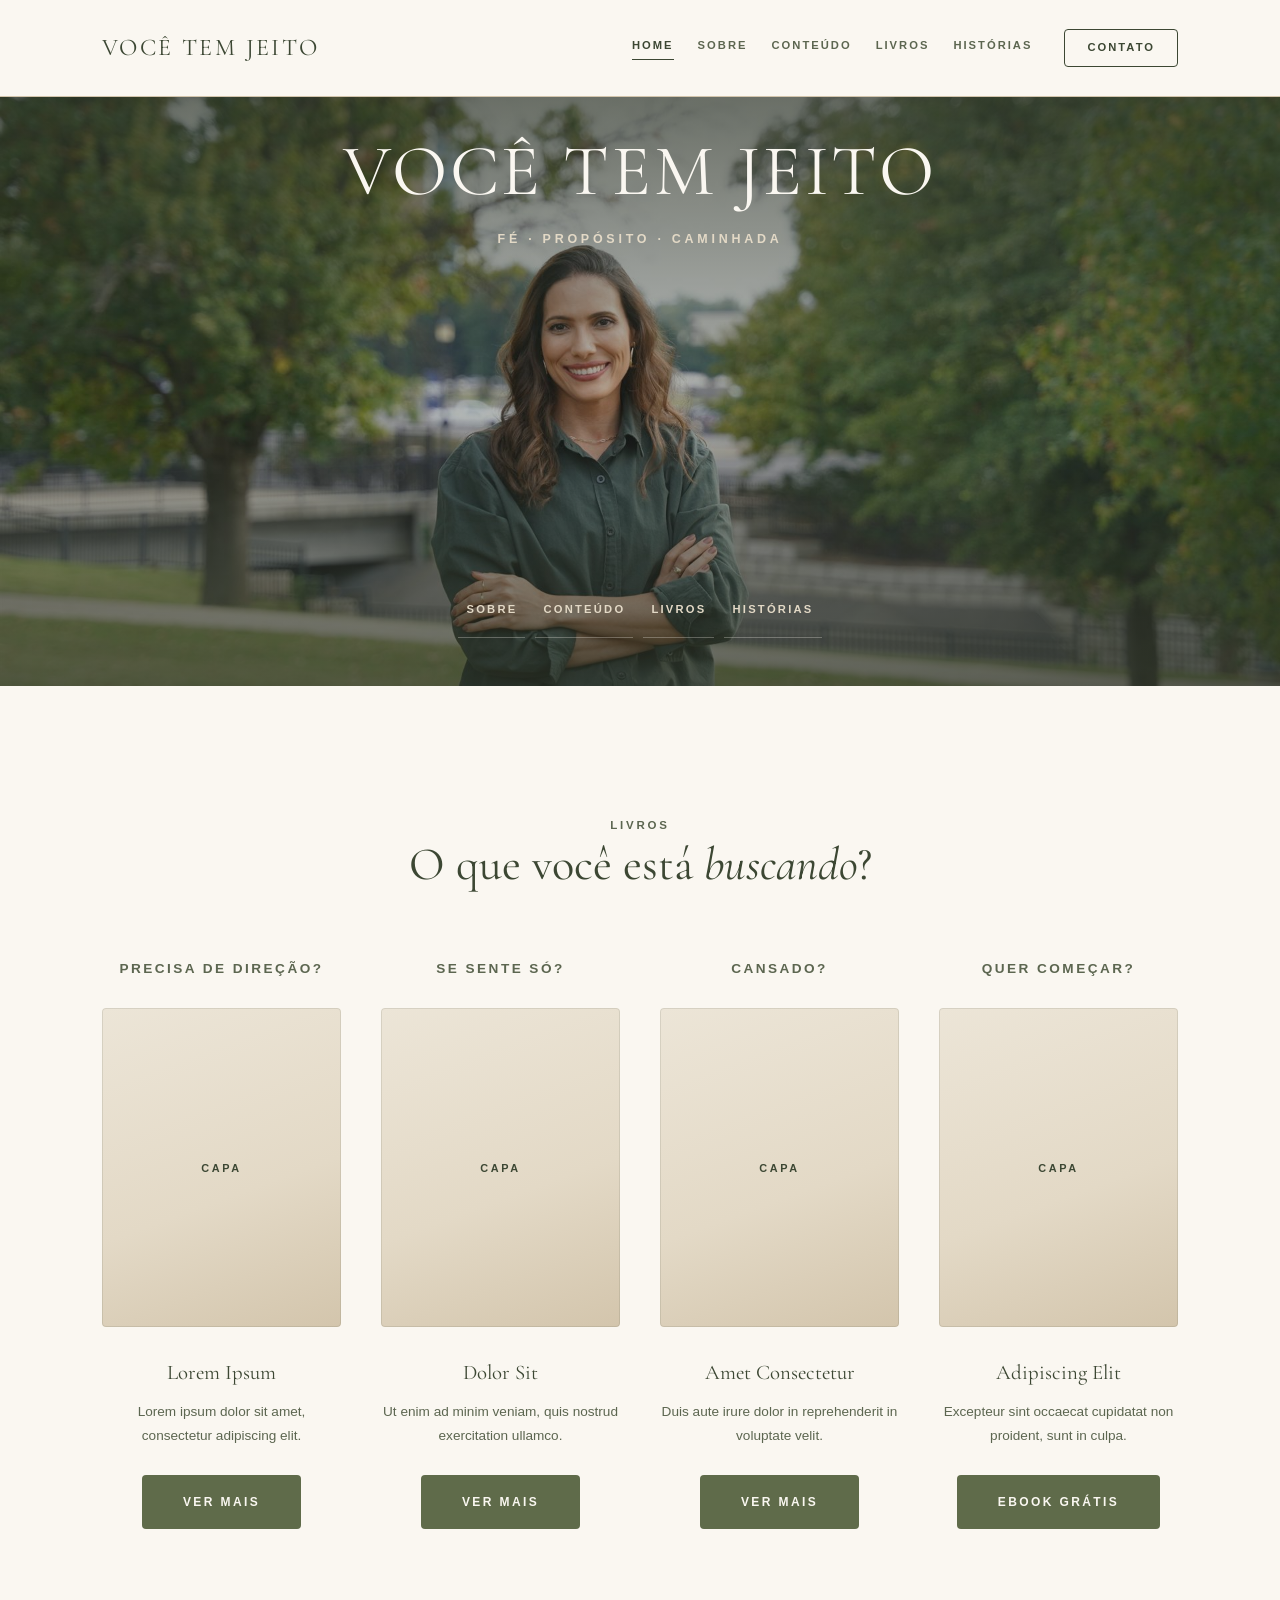
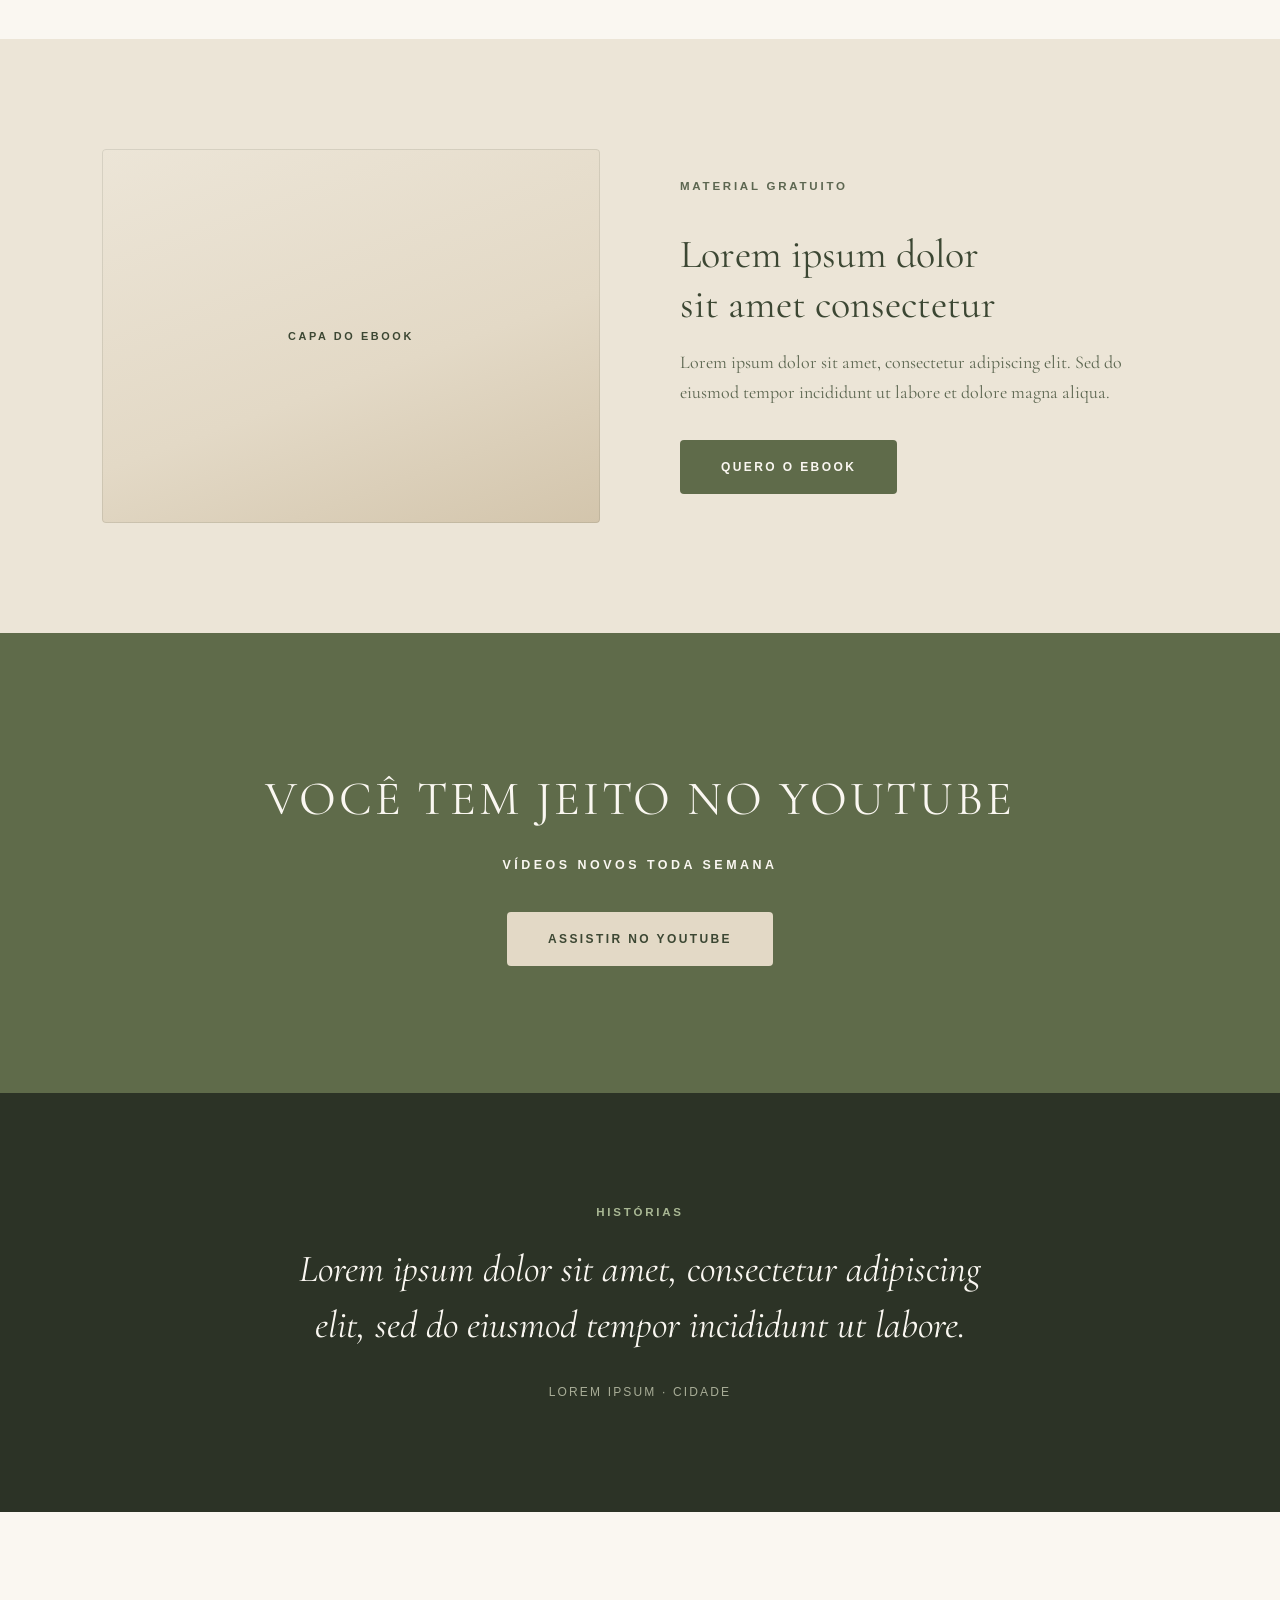
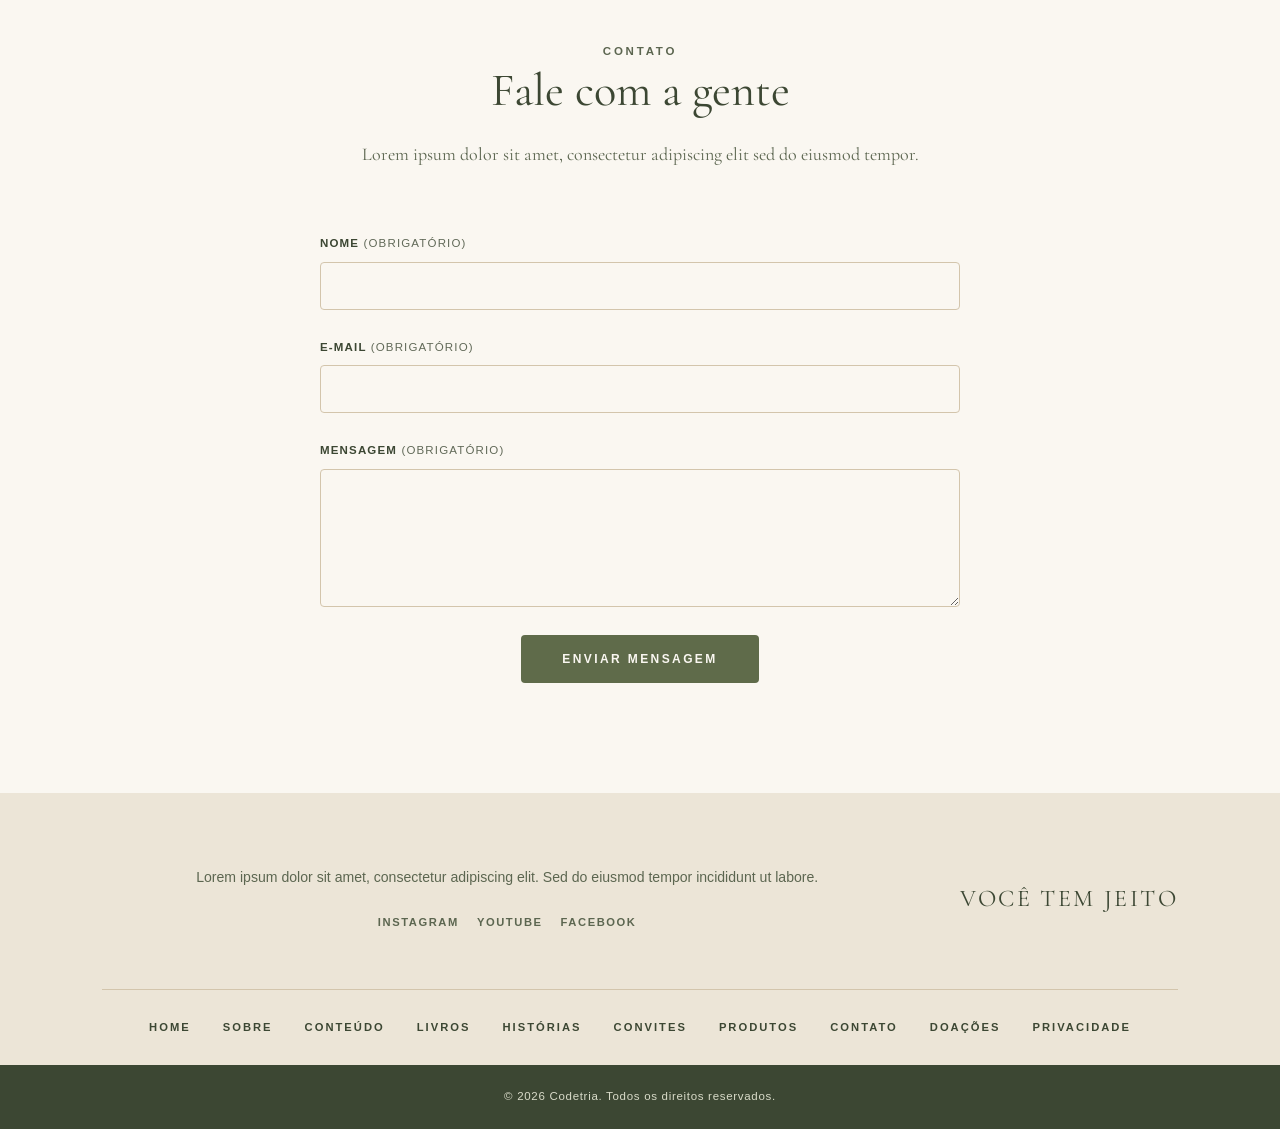
==== commit fa144112: "feat: adiciona banner de ebook em Sobre, Conteúdo e Livros Remove o CTA de ebook do rodapé de todas " ====
--- a/index.html
+++ b/index.html
@@ -188,11 +188,6 @@
                 <div class="footer-marca">
                     <a class="logo" href="#home">Você Tem Jeito</a>
                 </div>
-
-                <div class="footer-cta">
-                    <p>Receba o ebook gratuito</p>
-                    <a class="link-regua" href="ebooks.html">Quero receber</a>
-                </div>
             </div>
 
             <nav class="footer-menu" aria-label="Menu do rodapé">
--- a/styles.css
+++ b/styles.css
@@ -235,25 +235,6 @@
 
 .btn--claro:hover {
     background-color: var(--branco);
-}
-
-/* Link de texto com régua embaixo — o CTA secundário da referência */
-.link-regua {
-    display: inline-block;
-    padding-bottom: 6px;
-    border-bottom: 1px solid currentColor;
-    font-family: var(--sans);
-    font-size: 0.72rem;
-    font-weight: 600;
-    letter-spacing: 0.22em;
-    text-transform: uppercase;
-    text-decoration: none;
-    color: var(--verde-militar);
-    transition: opacity var(--transition);
-}
-
-.link-regua:hover {
-    opacity: 0.6;
 }
 
 /* ==========================================================================
@@ -1147,7 +1128,7 @@
 
 .footer-topo {
     display: grid;
-    grid-template-columns: 1fr auto 1fr;
+    grid-template-columns: 1fr auto;
     gap: 48px;
     align-items: center;
     padding: 72px 0 56px;
@@ -1189,14 +1170,6 @@
 
 .footer-marca .logo {
     display: block;
-}
-
-.footer-cta {
-    text-align: center;
-}
-
-.footer-cta .link-regua {
-    color: var(--verde-escuro);
 }
 
 .footer-menu {
